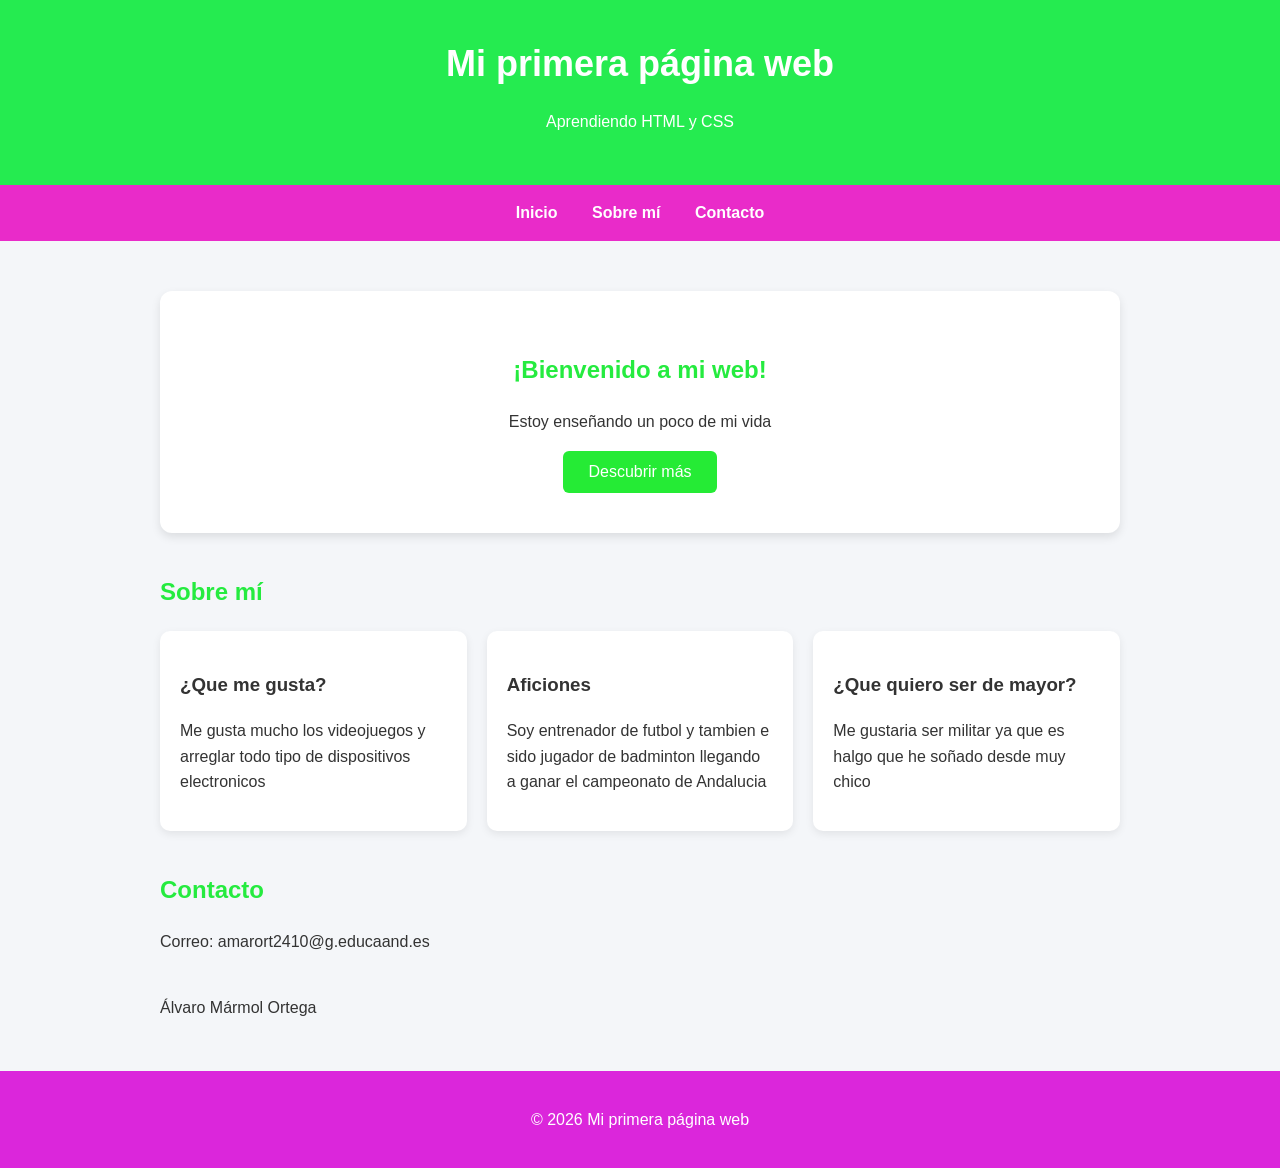
==== index.html @ 5974e41b "Add files via upload" ====
<!DOCTYPE html>

<html lang="es">

<head>

    <meta charset="UTF-8">

    <meta name="viewport" content="width=device-width, initial-scale=1.0">

    <title>Álvaro Mármol Ortega</title>

    <link rel="stylesheet" href="style.css">

</head>

<body>

    <header>

        <h1>Mi primera página web</h1>

        <p>Aprendiendo HTML y CSS</p>

    </header>

    <nav>

        <a href="#inicio">Inicio</a>

        <a href="#sobre-mi">Sobre mí</a>

        <a href="#contacto">Contacto</a>

    </nav>

    <main>

        <section id="inicio" class="presentacion">

            <h2>¡Bienvenido a mi web!</h2>

            <p>Estoy enseñando un poco de mi vida</p>

            <button>Descubrir más</button>

        </section>

        <section id="sobre-mi">

            <h2>Sobre mí</h2>

            <div class="tarjetas">

                <article class="tarjeta">

                    <h3>¿Que me gusta?</h3>

                    <p>Me gusta mucho los videojuegos y arreglar todo tipo de dispositivos electronicos </p>

                </article>

                <article class="tarjeta">

                    <h3>Aficiones</h3>

                    <p>Soy entrenador de futbol y tambien e sido jugador de badminton llegando a ganar el campeonato de Andalucia</p>

                </article>

                <article class="tarjeta">

                    <h3>¿Que quiero ser de mayor?</h3>

                    <p>Me gustaria ser militar ya que es halgo que he soñado desde muy chico</p>

                </article>

            </div>

        </section>

        <section id="contacto">

            <h2>Contacto</h2>

            <p>Correo: amarort2410@g.educaand.es</p>
 </section>
Álvaro Mármol Ortega
    </main>

    <footer>

        <p>© 2026 Mi primera página web</p>

    </footer>

</body>

</html>
---- style.css ----
/* Estilos generales */

* {

    box-sizing: border-box;

}

body {

    font-family: Arial, sans-serif;

    margin: 0;

    background-color: #f4f6f9;

    color: #333;

    line-height: 1.6;

}

/* Cabecera */

header {

    background-color: #25eb50;

    color: white;

    text-align: center;

    padding: 35px 20px;

}

header h1 {

    margin: 0;

    font-size: 36px;

}

/* Menú de navegación */

nav {

    background-color: #e92bc9;

    text-align: center;

    padding: 15px;

}

nav a {

    color: rgb(255, 255, 255);

    text-decoration: none;

    margin: 0 15px;

    font-weight: bold;

}

nav a:hover {

    color: #97fd93;

}

/* Contenido principal */

main {

    max-width: 1000px;

    margin: 30px auto;

    padding: 20px;

}

section {

    margin-bottom: 40px;

}

h2 {

    color: #25eb3f;

}

/* Presentación */

.presentacion {

    background-color: white;

    text-align: center;

    padding: 40px 20px;

    border-radius: 12px;

    box-shadow: 0 4px 10px rgba(0, 0, 0, 0.1);

}

/* Botón */

button {

    background-color: #25eb35;

    color: white;

    border: none;

    padding: 12px 25px;

    border-radius: 6px;

    cursor: pointer;

    font-size: 16px;

}

button:hover {

    background-color: #1dd84c;

}

/* Tarjetas */

.tarjetas {

    display: flex;

    gap: 20px;

    flex-wrap: wrap;

}

.tarjeta {

    flex: 1;

    min-width: 200px;

    background-color: rgb(255, 255, 255);

    padding: 20px;

    border-radius: 10px;

    box-shadow: 0 3px 8px rgba(0, 0, 0, 0.08);

    transition: transform 0.3s;

}

.tarjeta:hover {

    transform: translateY(-5px);

}

/* Pie de página */

footer {

    background-color: #db26db;

    color: rgb(255, 255, 255);

    text-align: center;

    padding: 20px;

}

/* Adaptación a móviles */

@media (max-width: 600px) {

    header h1 {

        font-size: 28px;

    }

    nav a {

        display: inline-block;

        margin: 5px 8px;

    }

    .tarjetas {

        flex-direction: column;

    }

}
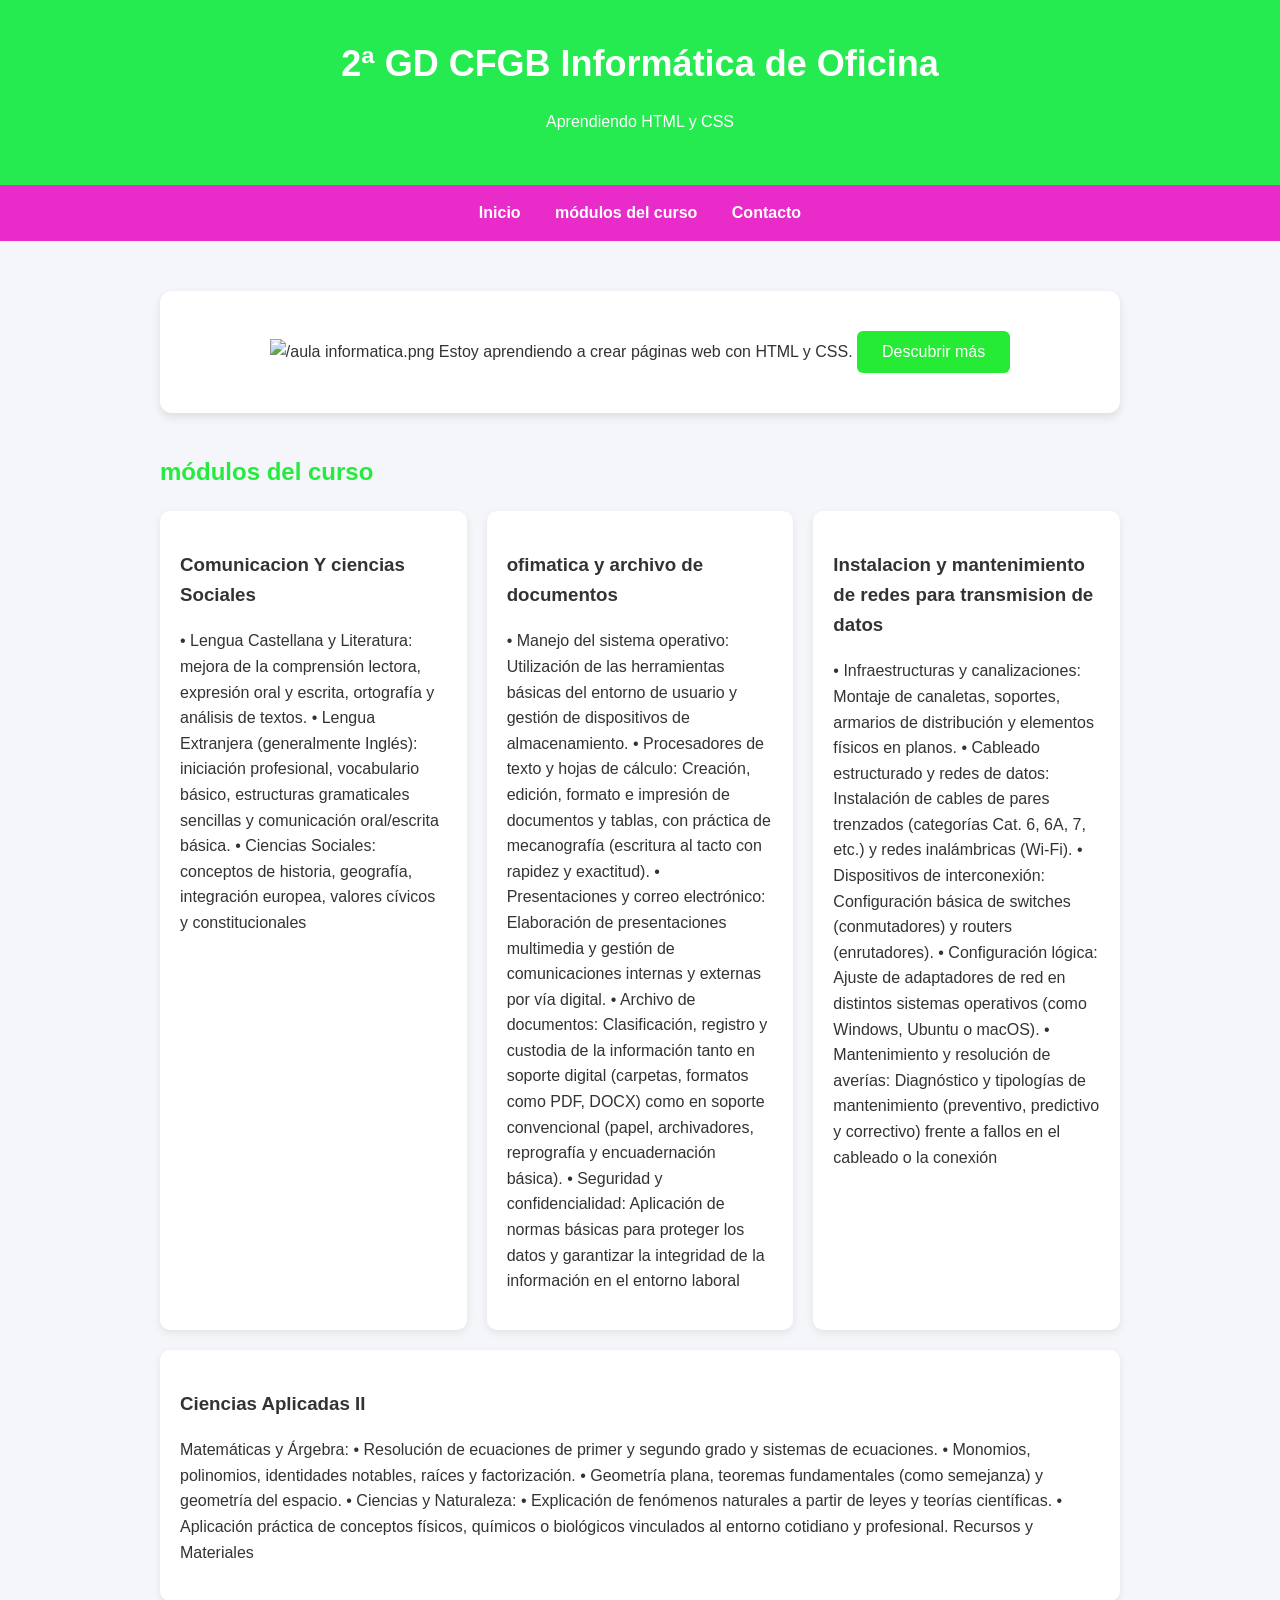
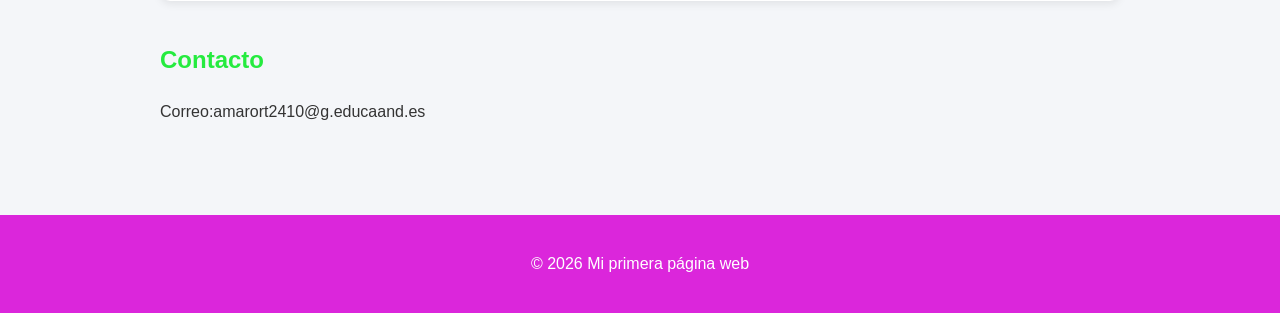
==== commit 58fc9685: "Add files via upload" ====
--- a/index.html
+++ b/index.html
@@ -8,7 +8,7 @@
 
     <meta name="viewport" content="width=device-width, initial-scale=1.0">
 
-    <title>Álvaro Mármol Ortega</title>
+    <title>Mi primera página web</title>
 
     <link rel="stylesheet" href="style.css">
 
@@ -18,7 +18,7 @@
 
     <header>
 
-        <h1>Mi primera página web</h1>
+        <h1> 2ª GD CFGB Informática de Oficina</h1>
 
         <p>Aprendiendo HTML y CSS</p>
 
@@ -28,7 +28,7 @@
 
         <a href="#inicio">Inicio</a>
 
-        <a href="#sobre-mi">Sobre mí</a>
+        <a href="#sobre-mi">módulos del curso</a>
 
         <a href="#contacto">Contacto</a>
 
@@ -38,9 +38,11 @@
 
         <section id="inicio" class="presentacion">
 
-            <h2>¡Bienvenido a mi web!</h2>
+        <img width=800
+         src="aula informatica.png" alt="/aula informatica.png">
 
-            <p>Estoy enseñando un poco de mi vida</p>
+            
+        Estoy aprendiendo a crear páginas web con HTML y CSS.
 
             <button>Descubrir más</button>
 
@@ -48,35 +50,62 @@
 
         <section id="sobre-mi">
 
-            <h2>Sobre mí</h2>
+            <h2>módulos del curso</h2>
 
             <div class="tarjetas">
 
                 <article class="tarjeta">
 
-                    <h3>¿Que me gusta?</h3>
+                    <h3>Comunicacion Y ciencias Sociales</h3>
 
-                    <p>Me gusta mucho los videojuegos y arreglar todo tipo de dispositivos electronicos </p>
+                    <p>• Lengua Castellana y Literatura: mejora de la comprensión lectora, expresión oral y escrita, ortografía y análisis de textos.
+• Lengua Extranjera (generalmente Inglés): iniciación profesional, vocabulario básico, estructuras gramaticales sencillas y comunicación oral/escrita básica.
+• Ciencias Sociales: conceptos de historia, geografía, integración europea, valores cívicos y constitucionales</p>
 
                 </article>
 
                 <article class="tarjeta">
 
-                    <h3>Aficiones</h3>
+                    <h3>ofimatica y archivo de documentos</h3>
 
-                    <p>Soy entrenador de futbol y tambien e sido jugador de badminton llegando a ganar el campeonato de Andalucia</p>
+                    <p>• Manejo del sistema operativo: Utilización de las herramientas básicas del entorno de usuario y gestión de dispositivos de almacenamiento.
+• Procesadores de texto y hojas de cálculo: Creación, edición, formato e impresión de documentos y tablas, con práctica de mecanografía (escritura al tacto con rapidez y exactitud).
+• Presentaciones y correo electrónico: Elaboración de presentaciones multimedia y gestión de comunicaciones internas y externas por vía digital.
+• Archivo de documentos: Clasificación, registro y custodia de la información tanto en soporte digital (carpetas, formatos como PDF, DOCX) como en soporte convencional (papel, archivadores, reprografía y encuadernación básica).
+• Seguridad y confidencialidad: Aplicación de normas básicas para proteger los datos y garantizar la integridad de la información en el entorno laboral</p>
 
                 </article>
 
                 <article class="tarjeta">
 
-                    <h3>¿Que quiero ser de mayor?</h3>
+                    <h3>Instalacion y mantenimiento de redes para transmision de datos</h3>
 
-                    <p>Me gustaria ser militar ya que es halgo que he soñado desde muy chico</p>
+                    <p>• Infraestructuras y canalizaciones: Montaje de canaletas, soportes, armarios de distribución y elementos físicos en planos.
+• Cableado estructurado y redes de datos: Instalación de cables de pares trenzados (categorías Cat. 6, 6A, 7, etc.) y redes inalámbricas (Wi-Fi).
+• Dispositivos de interconexión: Configuración básica de switches (conmutadores) y routers (enrutadores).
+• Configuración lógica: Ajuste de adaptadores de red en distintos sistemas operativos (como Windows, Ubuntu o macOS).
+• Mantenimiento y resolución de averías: Diagnóstico y tipologías de mantenimiento (preventivo, predictivo y correctivo) frente a fallos en el cableado o la conexión</p>
 
                 </article>
+  <div class="tarjetas">
 
-            </div>
+                <article class="tarjeta">
+        <H3>Ciencias Aplicadas II</H3>
+           <P></P> Matemáticas y Árgebra:
+	• Resolución de ecuaciones de primer y segundo grado y sistemas de ecuaciones.
+	• Monomios, polinomios, identidades notables, raíces y factorización.
+	• Geometría plana, teoremas fundamentales (como semejanza) y geometría del espacio.
+• Ciencias y Naturaleza:
+	• Explicación de fenómenos naturales a partir de leyes y teorías científicas.
+	• Aplicación práctica de conceptos físicos, químicos o biológicos vinculados al entorno cotidiano y profesional.
+
+Recursos y Materiales
+
+</P>   
+    
+    </div>
+
+
 
         </section>
 
@@ -84,9 +113,10 @@
 
             <h2>Contacto</h2>
 
-            <p>Correo: amarort2410@g.educaand.es</p>
- </section>
-Álvaro Mármol Ortega
+         <p>Correo:amarort2410@g.educaand.es</p>
+
+        </section>
+
     </main>
 
     <footer>
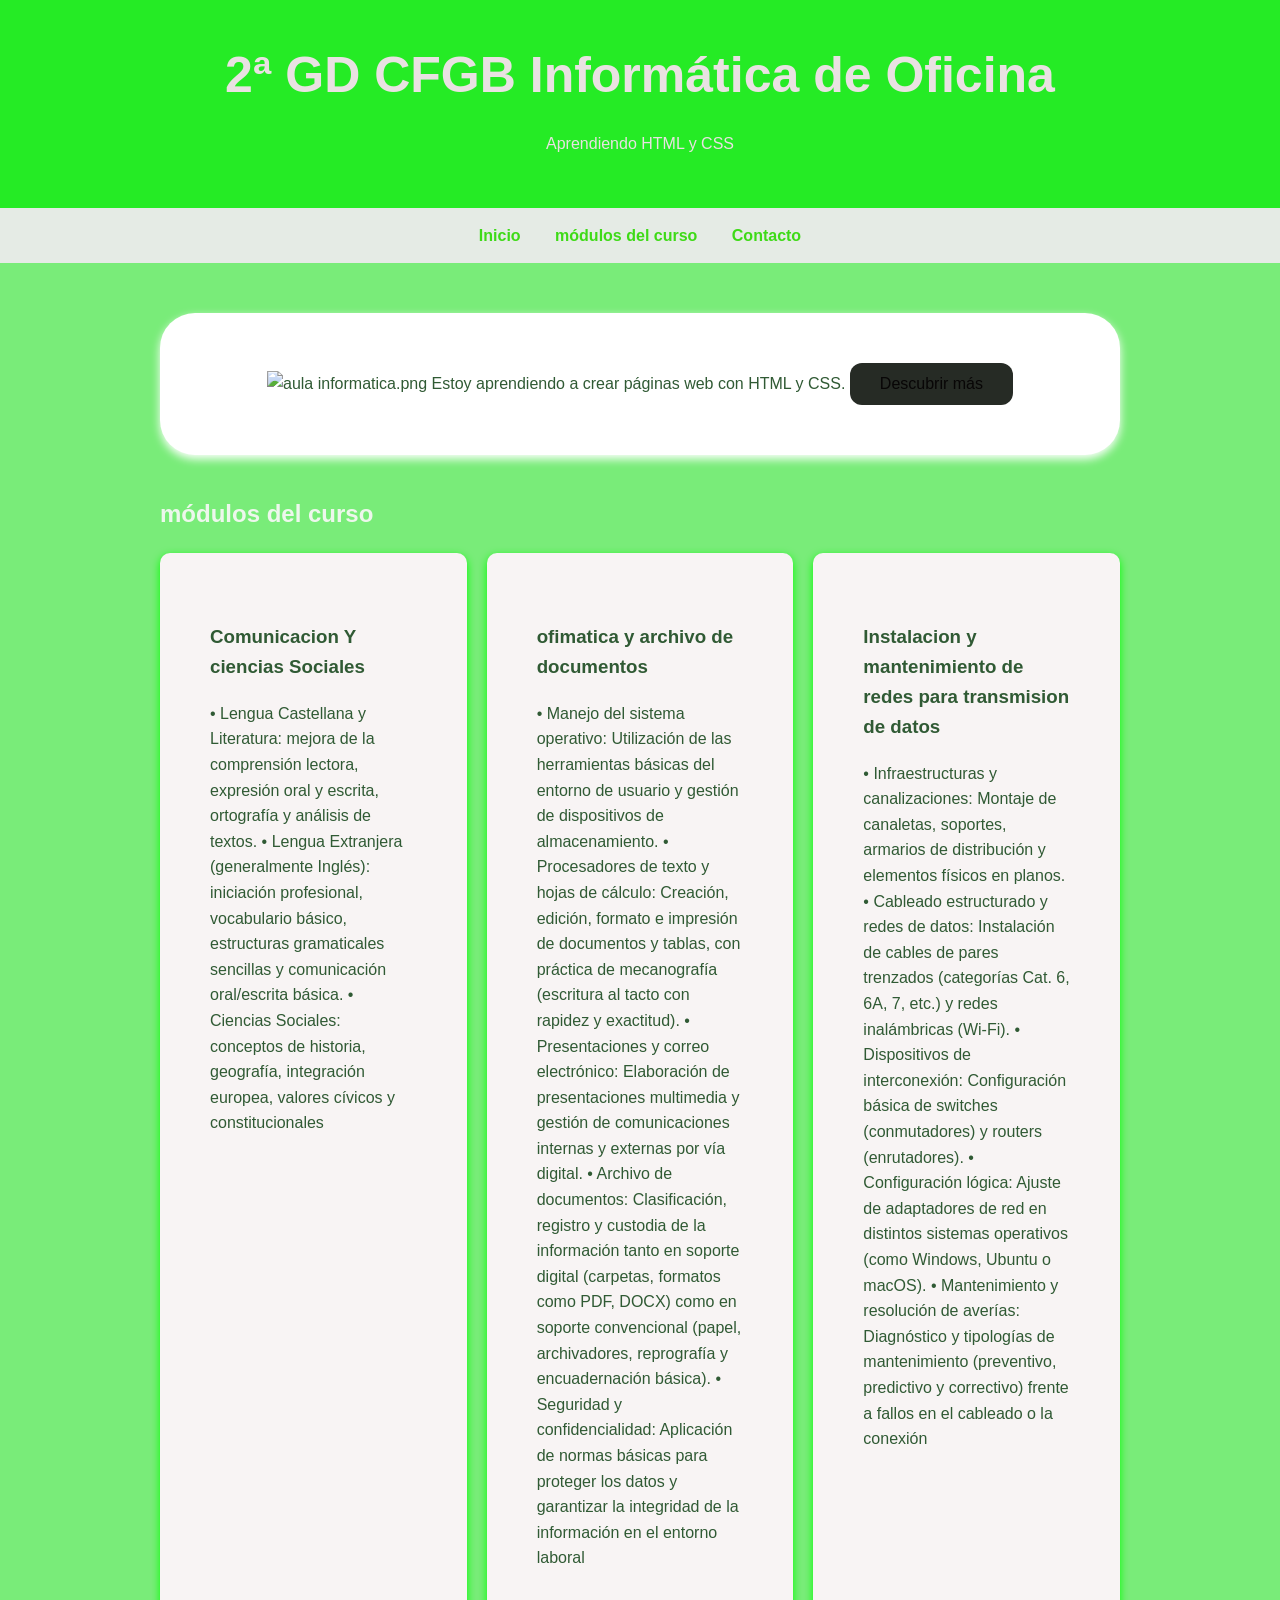
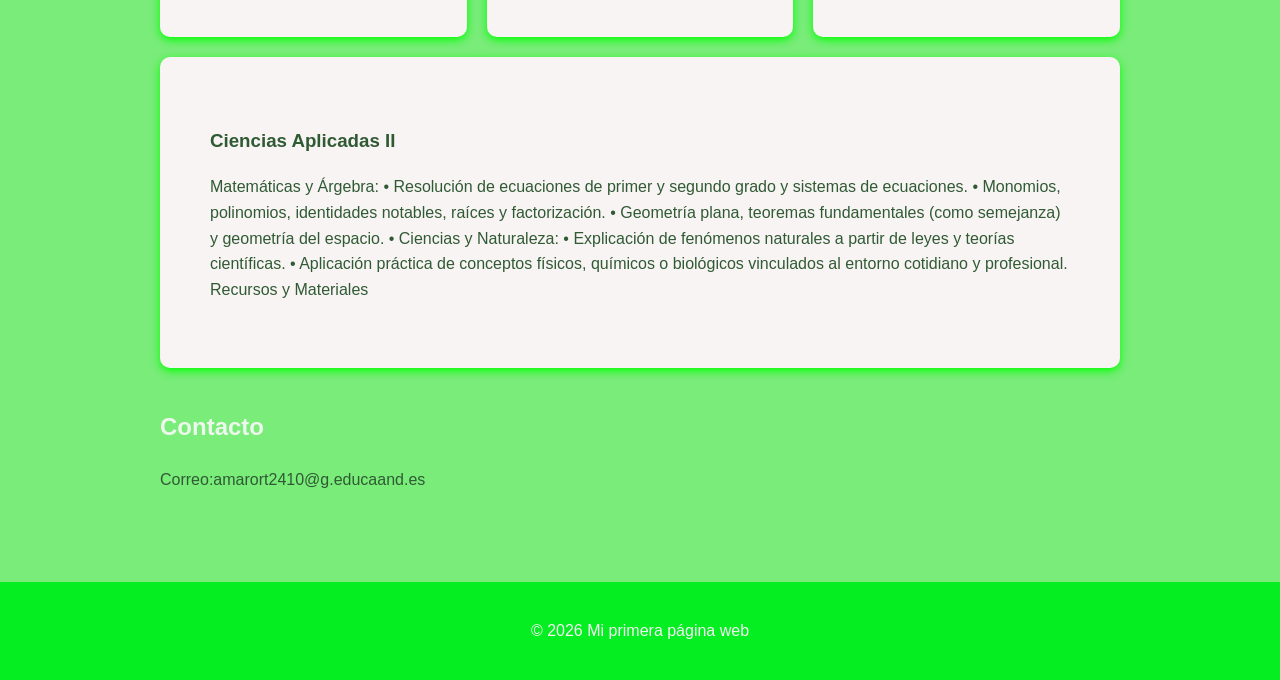
==== commit 82627c31: "Add files via upload" ====
--- a/index.html
+++ b/index.html
@@ -39,7 +39,7 @@
         <section id="inicio" class="presentacion">
 
         <img width=800
-         src="aula informatica.png" alt="/aula informatica.png">
+         src="aula informatica.png" alt="aula informatica.png">
 
             
         Estoy aprendiendo a crear páginas web con HTML y CSS.
--- a/style.css
+++ b/style.css
@@ -12,9 +12,9 @@
 
     margin: 0;
 
-    background-color: #f4f6f9;
-
-    color: #333;
+    background-color: #79ec79;
+
+    color: #305a34;
 
     line-height: 1.6;
 
@@ -24,9 +24,9 @@
 
 header {
 
-    background-color: #25eb50;
-
-    color: white;
+    background-color: #25eb25;
+
+    color: rgb(233, 226, 226);
 
     text-align: center;
 
@@ -38,7 +38,7 @@
 
     margin: 0;
 
-    font-size: 36px;
+    font-size: 50px;
 
 }
 
@@ -46,7 +46,7 @@
 
 nav {
 
-    background-color: #e92bc9;
+    background-color: #e5ebe5;
 
     text-align: center;
 
@@ -56,7 +56,7 @@
 
 nav a {
 
-    color: rgb(255, 255, 255);
+    color: rgb(62, 218, 23);
 
     text-decoration: none;
 
@@ -68,7 +68,7 @@
 
 nav a:hover {
 
-    color: #97fd93;
+    color: #ffffff;
 
 }
 
@@ -92,7 +92,7 @@
 
 h2 {
 
-    color: #25eb3f;
+    color: #edf7ec;
 
 }
 
@@ -100,32 +100,32 @@
 
 .presentacion {
 
-    background-color: white;
-
-    text-align: center;
-
-    padding: 40px 20px;
+    background-color: rgb(255, 255, 255);
+
+    text-align: center;
+
+    padding: 50px 20px;
+
+    border-radius: 35px;
+
+    box-shadow: 0 4px 10px rgb(255, 255, 255);
+
+}
+
+/* Botón */
+
+button {
+
+    background-color: #262b25;
+
+    color: rgb(8, 6, 6);
+
+    border: none;
+
+    padding: 12px 30px;
 
     border-radius: 12px;
 
-    box-shadow: 0 4px 10px rgba(0, 0, 0, 0.1);
-
-}
-
-/* Botón */
-
-button {
-
-    background-color: #25eb35;
-
-    color: white;
-
-    border: none;
-
-    padding: 12px 25px;
-
-    border-radius: 6px;
-
     cursor: pointer;
 
     font-size: 16px;
@@ -134,7 +134,7 @@
 
 button:hover {
 
-    background-color: #1dd84c;
+    background-color: #fffefe;
 
 }
 
@@ -156,41 +156,41 @@
 
     min-width: 200px;
 
-    background-color: rgb(255, 255, 255);
+    background-color: rgb(248, 244, 244);
+
+    padding: 50px;
+
+    border-radius: 10px;
+
+    box-shadow: 0 3px 8px rgb(0, 255, 0);
+
+    transition: transform 0.3s;
+
+}
+
+.tarjeta:hover {
+
+    transform: translateY(-5px);
+
+}
+
+/* Pie de página */
+
+footer {
+
+    background-color: #05ee21;
+
+    color: rgb(245, 243, 243);
+
+    text-align: center;
 
     padding: 20px;
 
-    border-radius: 10px;
-
-    box-shadow: 0 3px 8px rgba(0, 0, 0, 0.08);
-
-    transition: transform 0.3s;
-
-}
-
-.tarjeta:hover {
-
-    transform: translateY(-5px);
-
-}
-
-/* Pie de página */
-
-footer {
-
-    background-color: #db26db;
-
-    color: rgb(255, 255, 255);
-
-    text-align: center;
-
-    padding: 20px;
-
 }
 
 /* Adaptación a móviles */
 
-@media (max-width: 600px) {
+@media (max-width: 400px) {
 
     header h1 {
 
@@ -208,7 +208,7 @@
 
     .tarjetas {
 
-        flex-direction: column;
+        flex-direction: row-reverse;
 
     }
 
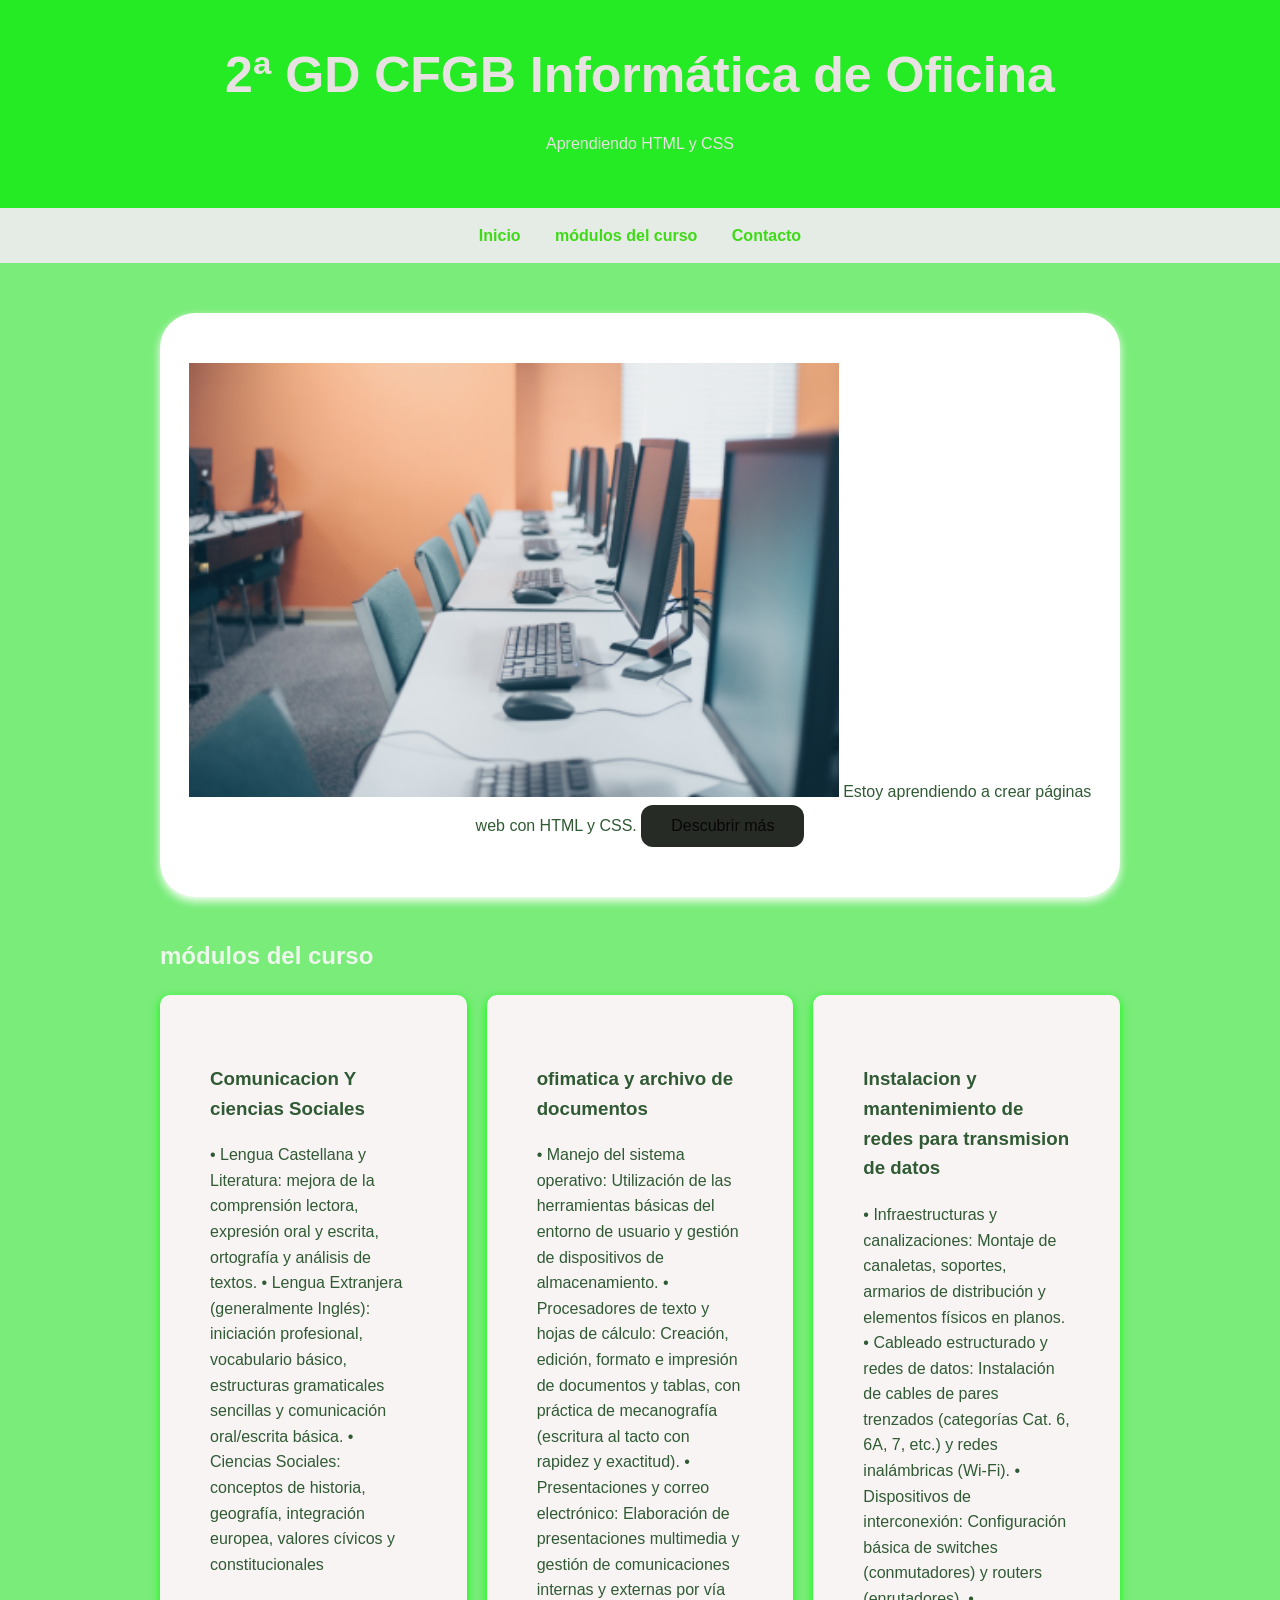
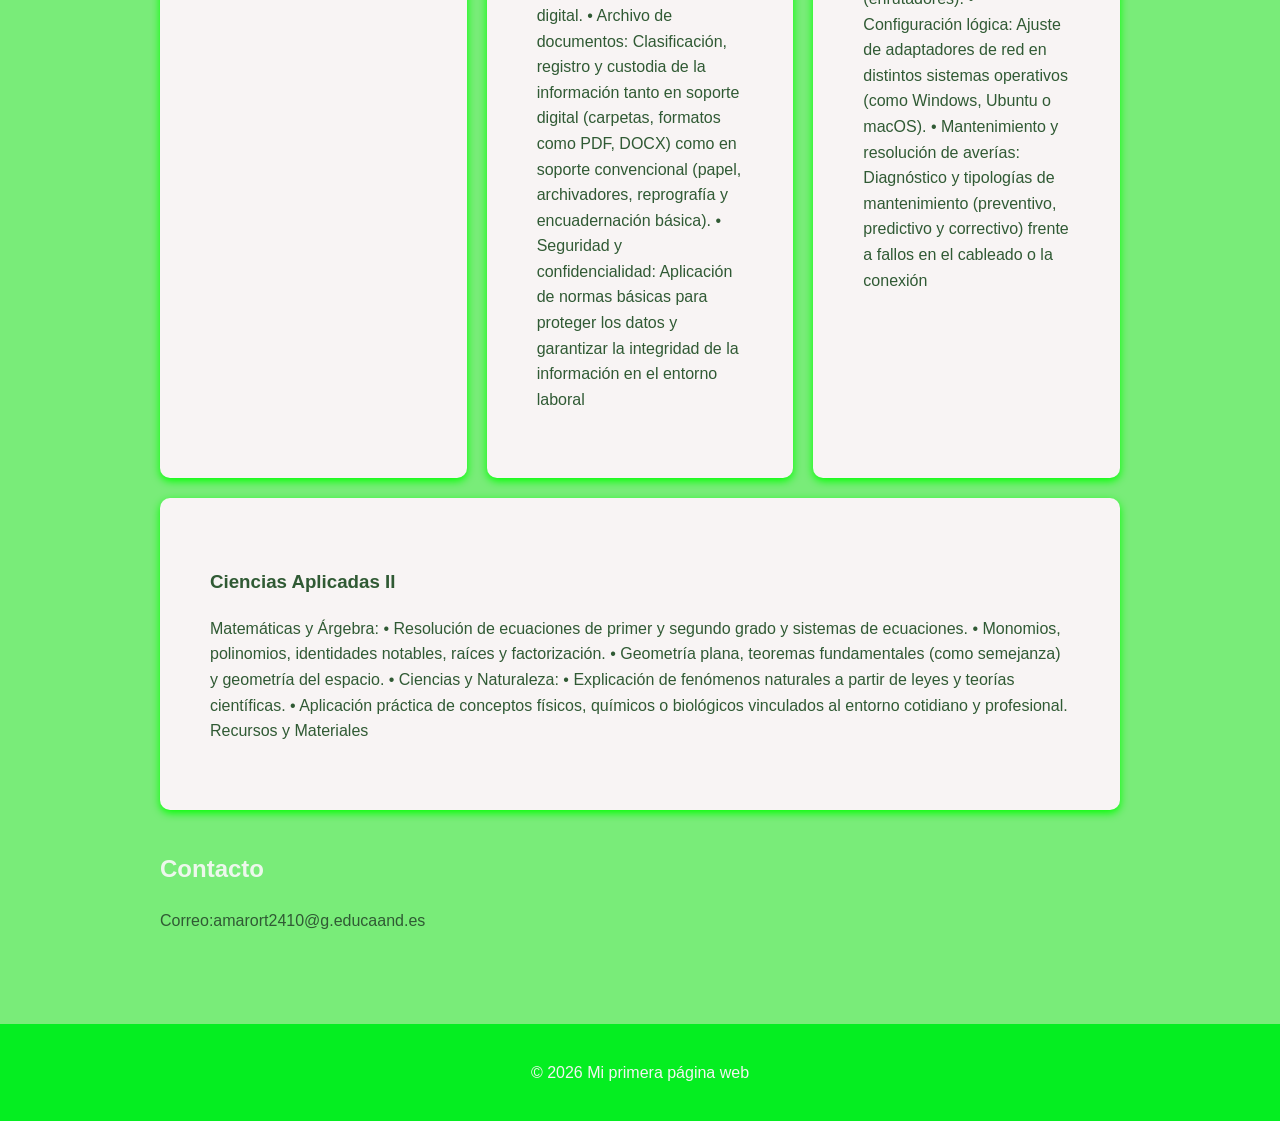
==== commit b3caecde: "Add files via upload" ====
--- a/index.html
+++ b/index.html
@@ -38,7 +38,7 @@
 
         <section id="inicio" class="presentacion">
 
-        <img width=800
+        <img width=650
          src="aula informatica.png" alt="aula informatica.png">
 
             
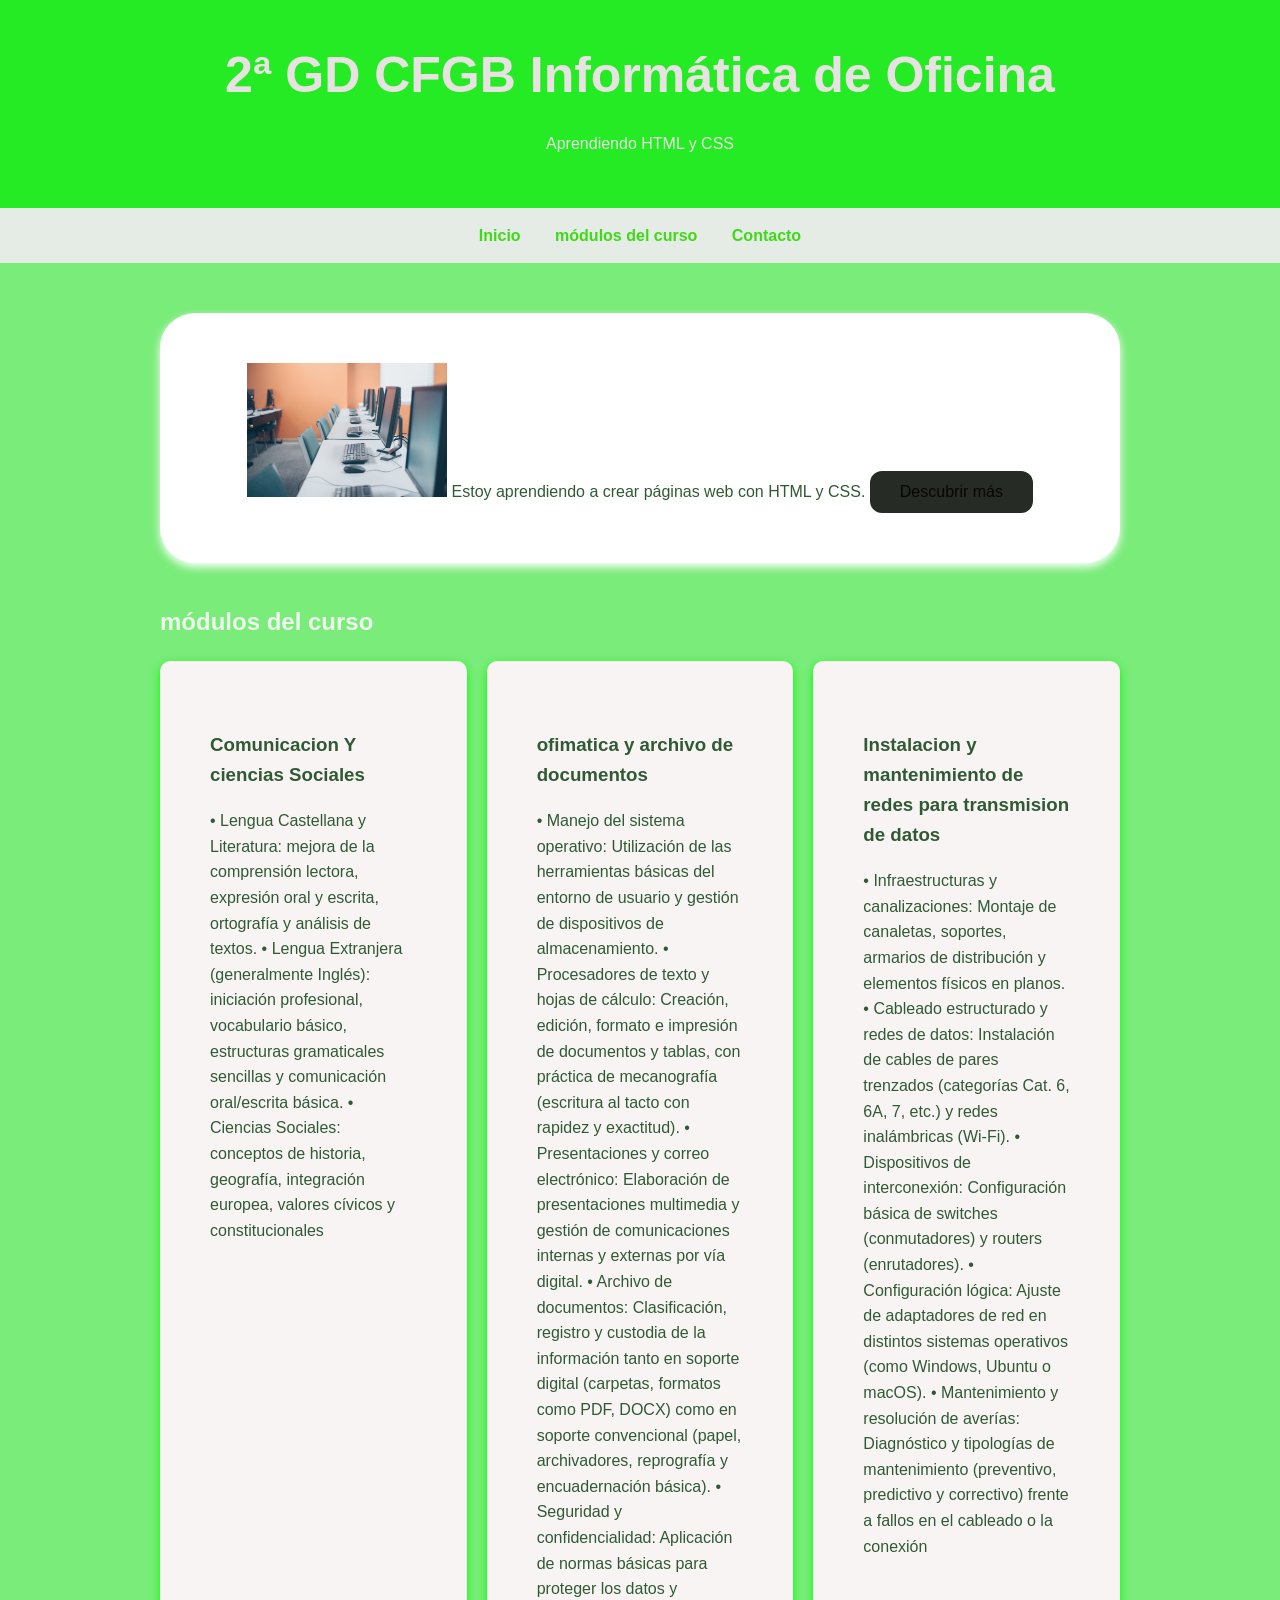
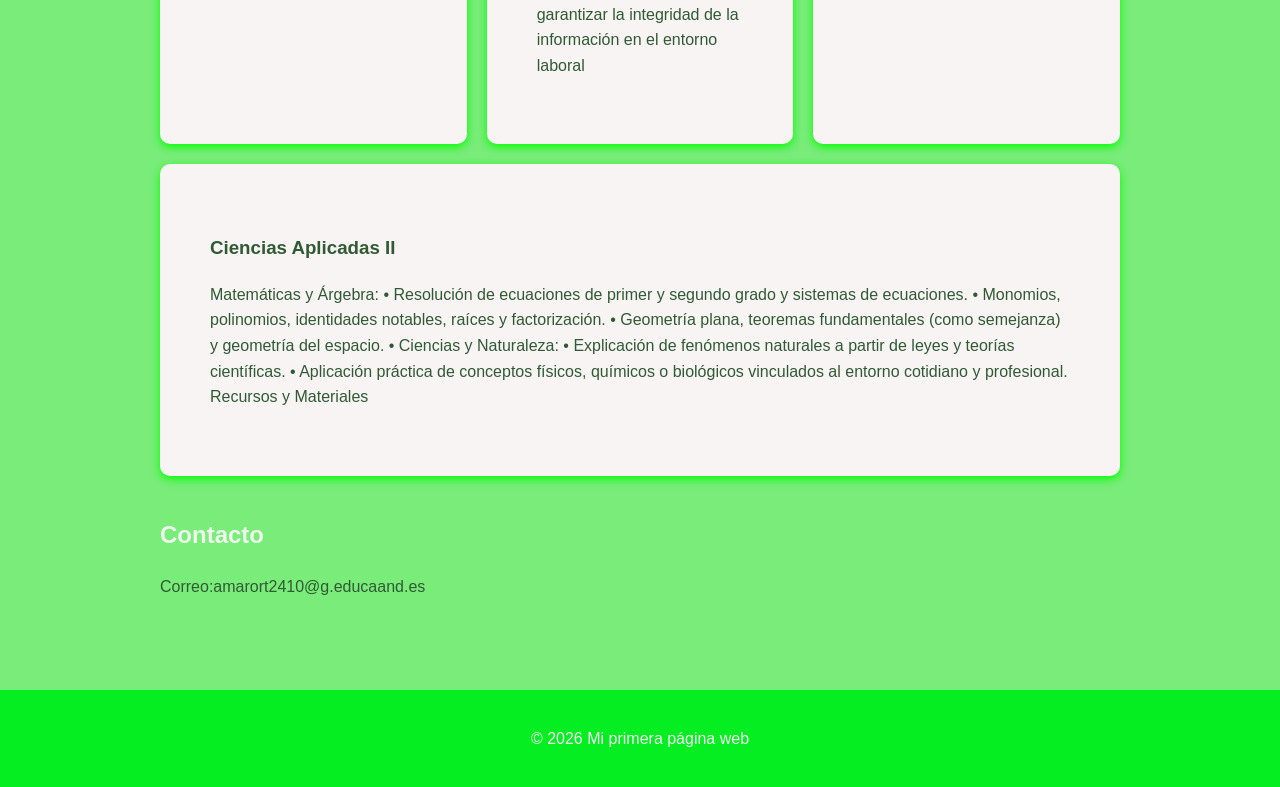
==== commit ca04cb9d: "Add files via upload" ====
--- a/index.html
+++ b/index.html
@@ -38,10 +38,11 @@
 
         <section id="inicio" class="presentacion">
 
-        <img width=650
+        <img width=200
+    
          src="aula informatica.png" alt="aula informatica.png">
 
-            
+
         Estoy aprendiendo a crear páginas web con HTML y CSS.
 
             <button>Descubrir más</button>
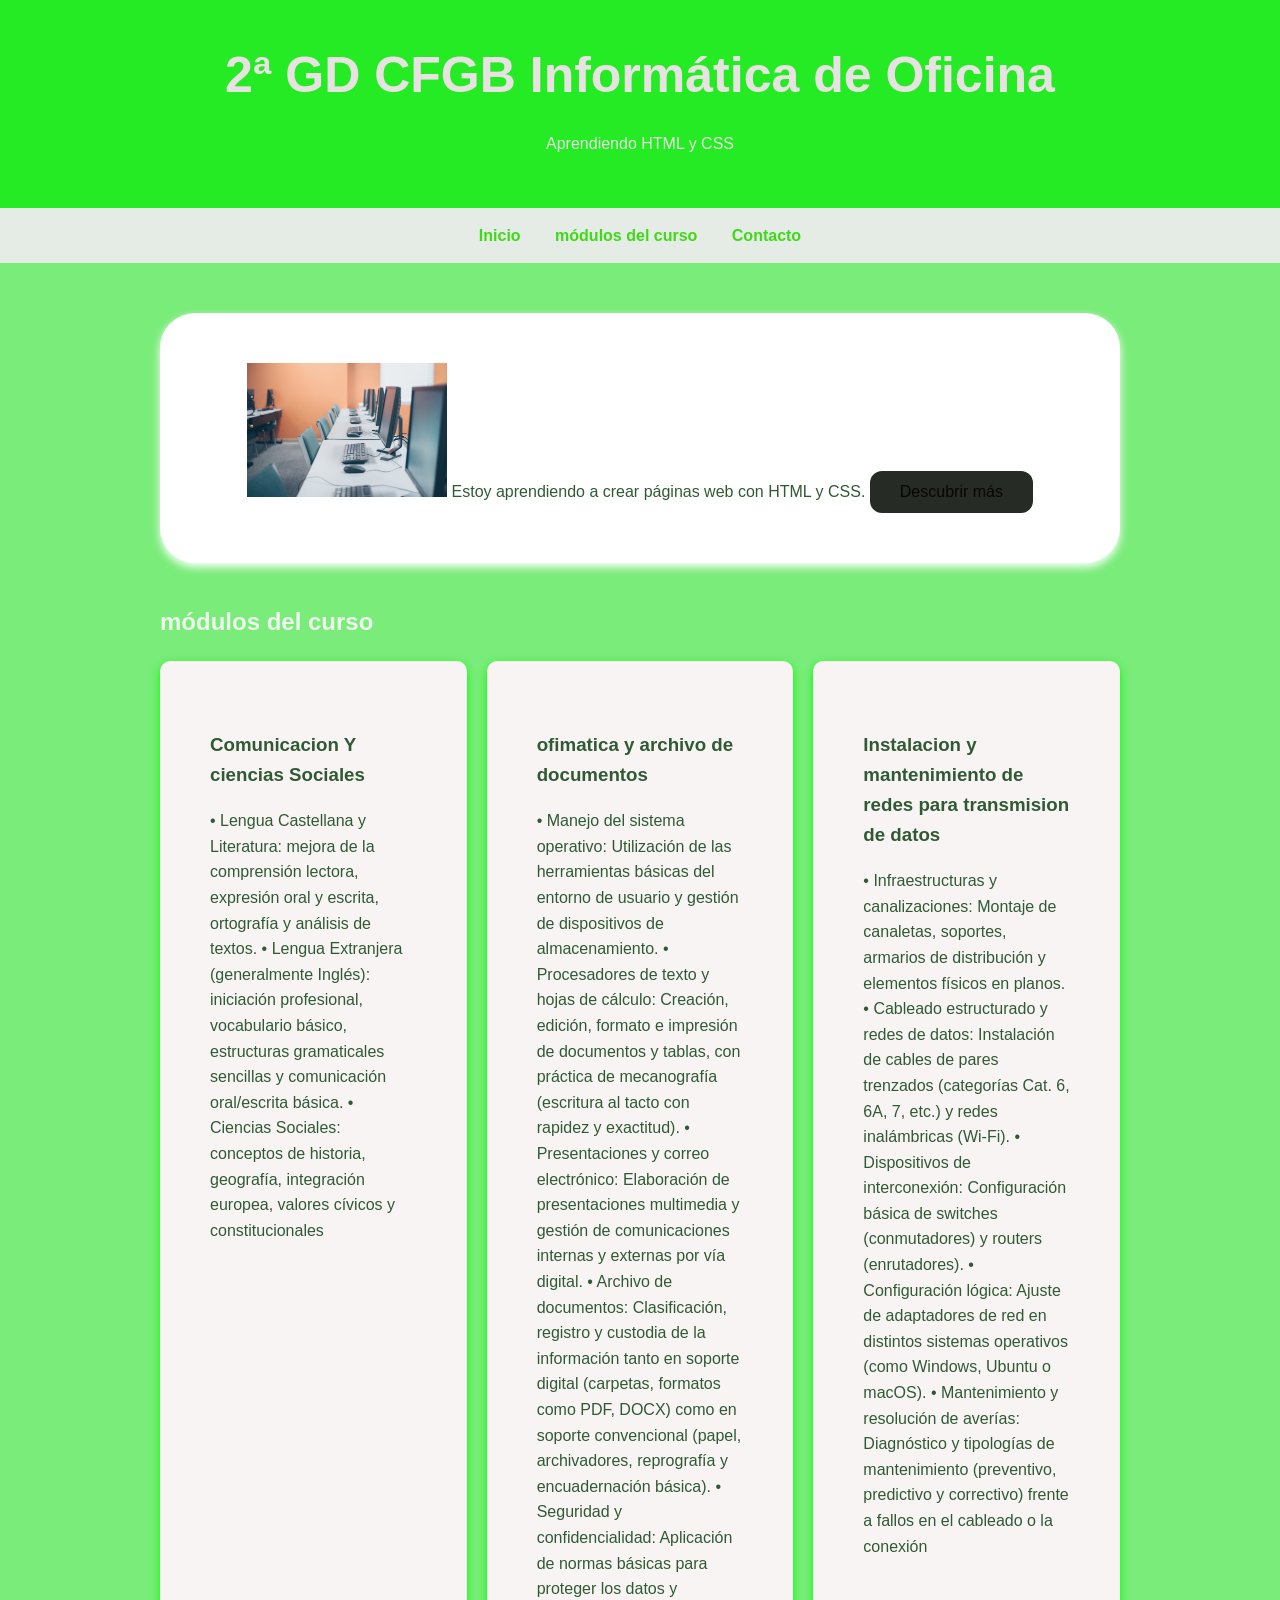
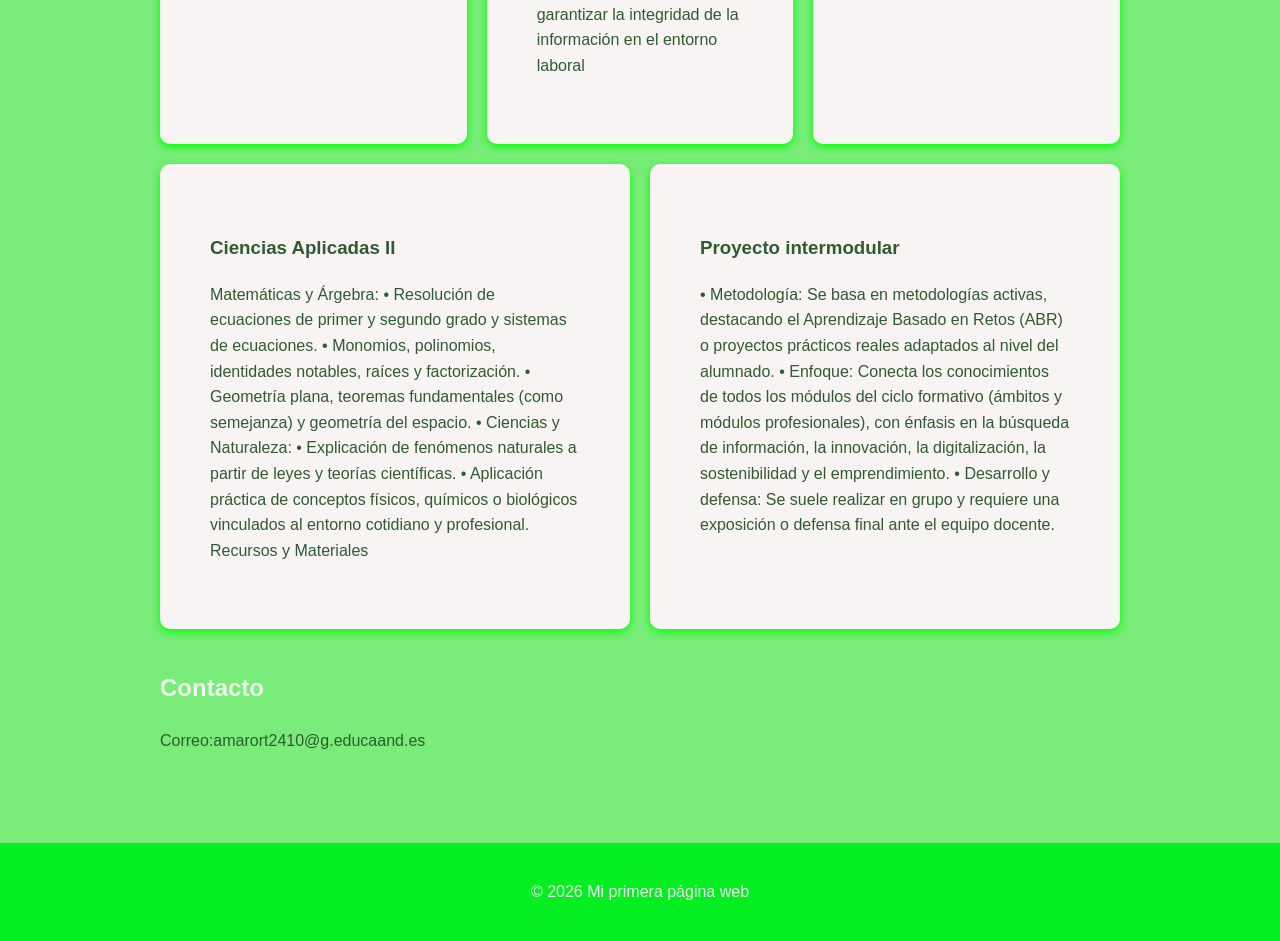
==== commit de95df67: "Add files via upload" ====
--- a/index.html
+++ b/index.html
@@ -103,7 +103,17 @@
 Recursos y Materiales
 
 </P>   
-    
+   </article>
+
+                <article class="tarjeta"> 
+
+<h3>Proyecto intermodular</h3>
+
+
+<p>• Metodología: Se basa en metodologías activas, destacando el Aprendizaje Basado en Retos (ABR) o proyectos prácticos reales adaptados al nivel del alumnado.
+• Enfoque: Conecta los conocimientos de todos los módulos del ciclo formativo (ámbitos y módulos profesionales), con énfasis en la búsqueda de información, la innovación, la digitalización, la sostenibilidad y el emprendimiento.
+• Desarrollo y defensa: Se suele realizar en grupo y requiere una exposición o defensa final ante el equipo docente.</p>
+
     </div>
 
 
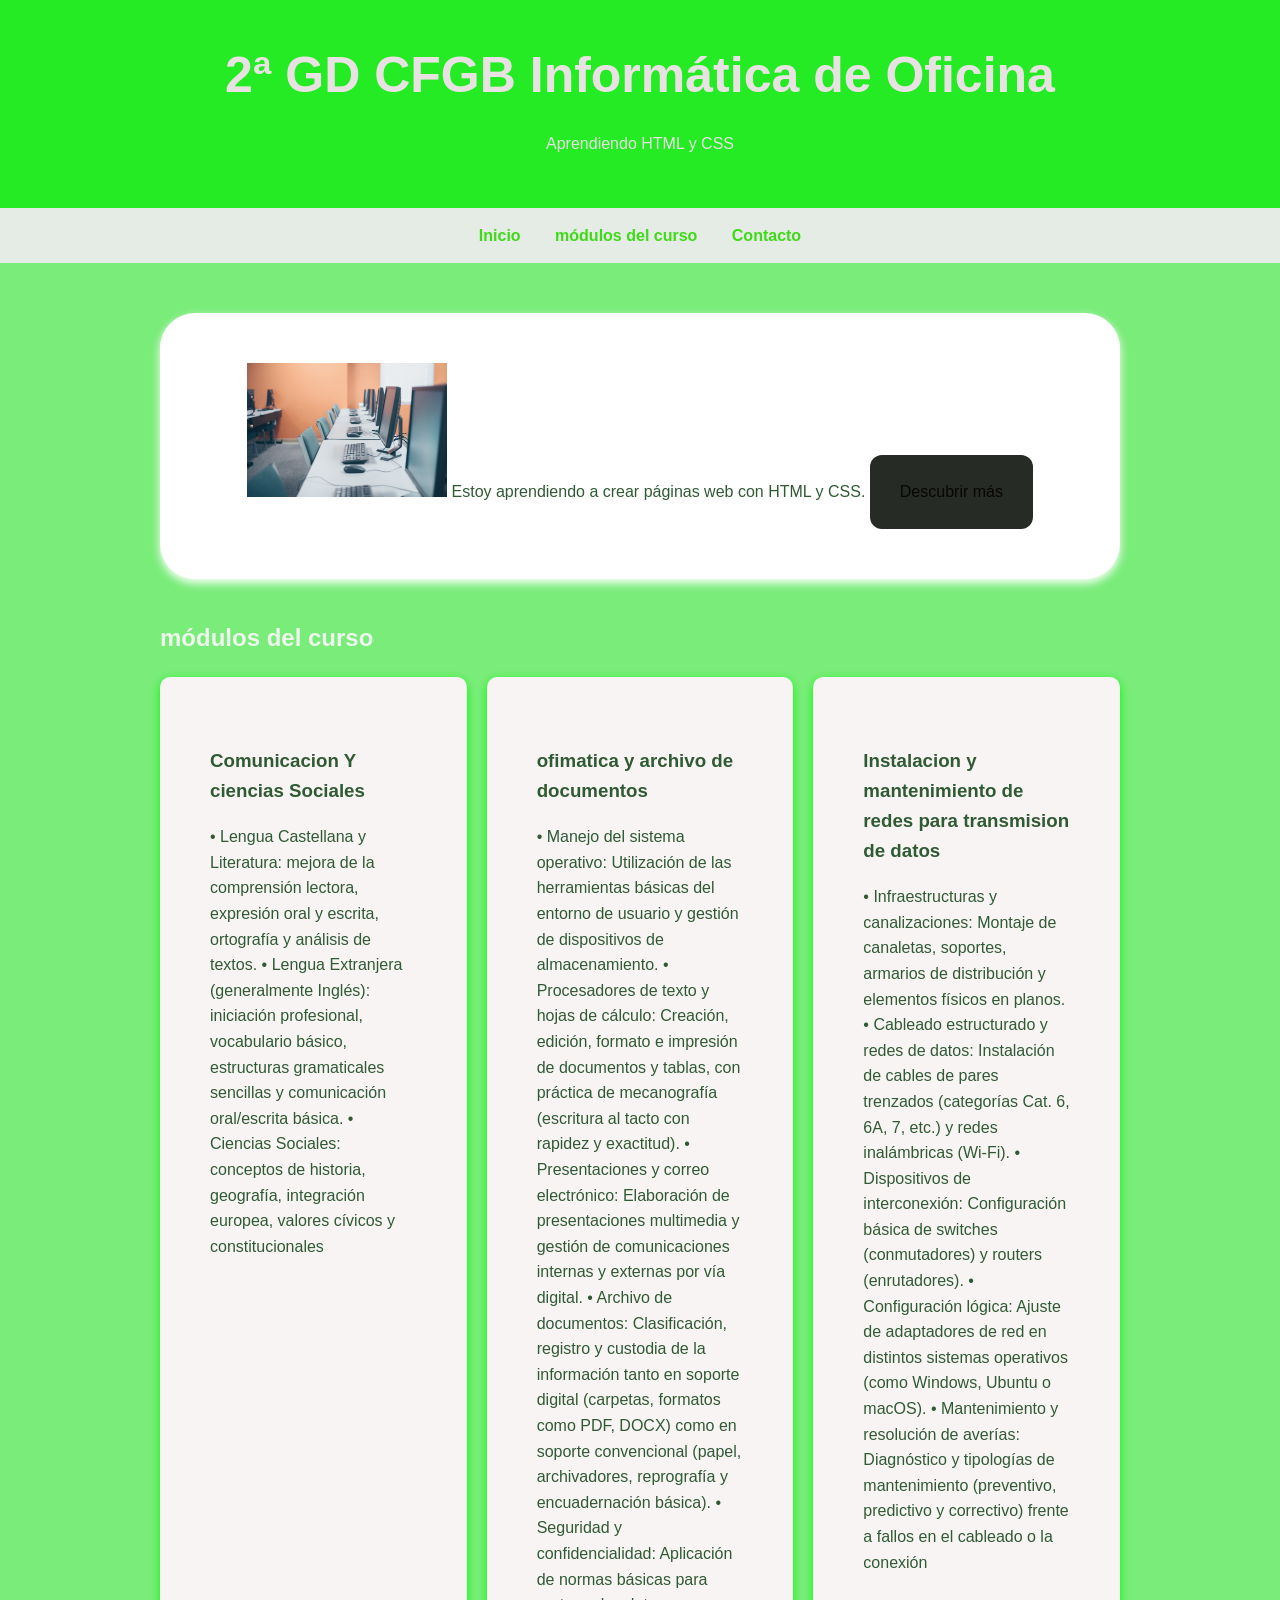
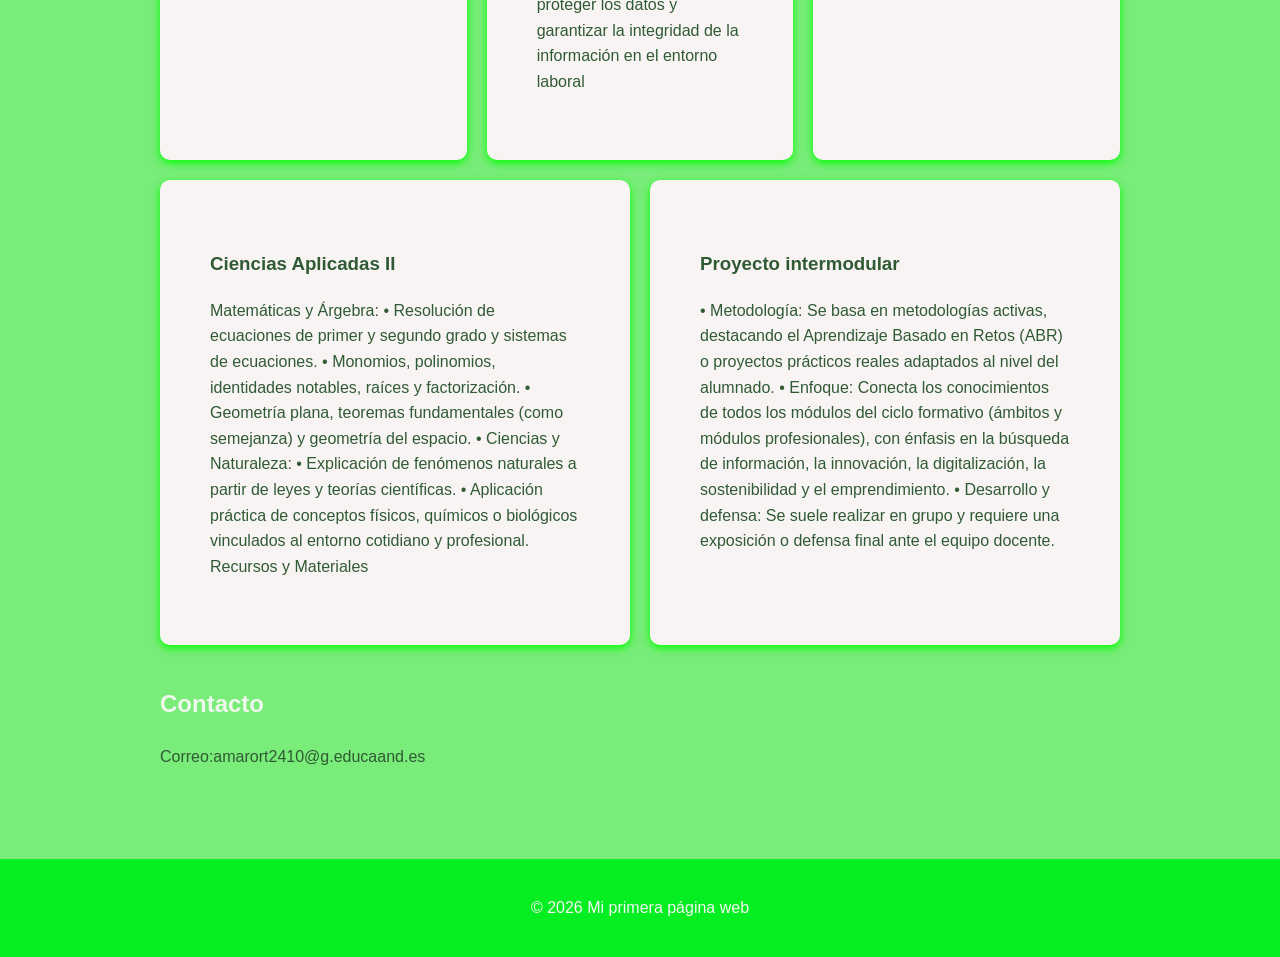
==== commit 821764b9: "Add files via upload" ====
--- a/index.html
+++ b/index.html
@@ -45,7 +45,9 @@
 
         Estoy aprendiendo a crear páginas web con HTML y CSS.
 
-            <button>Descubrir más</button>
+        <a href="https://sites.google.com/g.educaand.es/amarort2410/inicio"> <button>
+            <p>Descubrir más</p></button></a>
+
 
         </section>
 
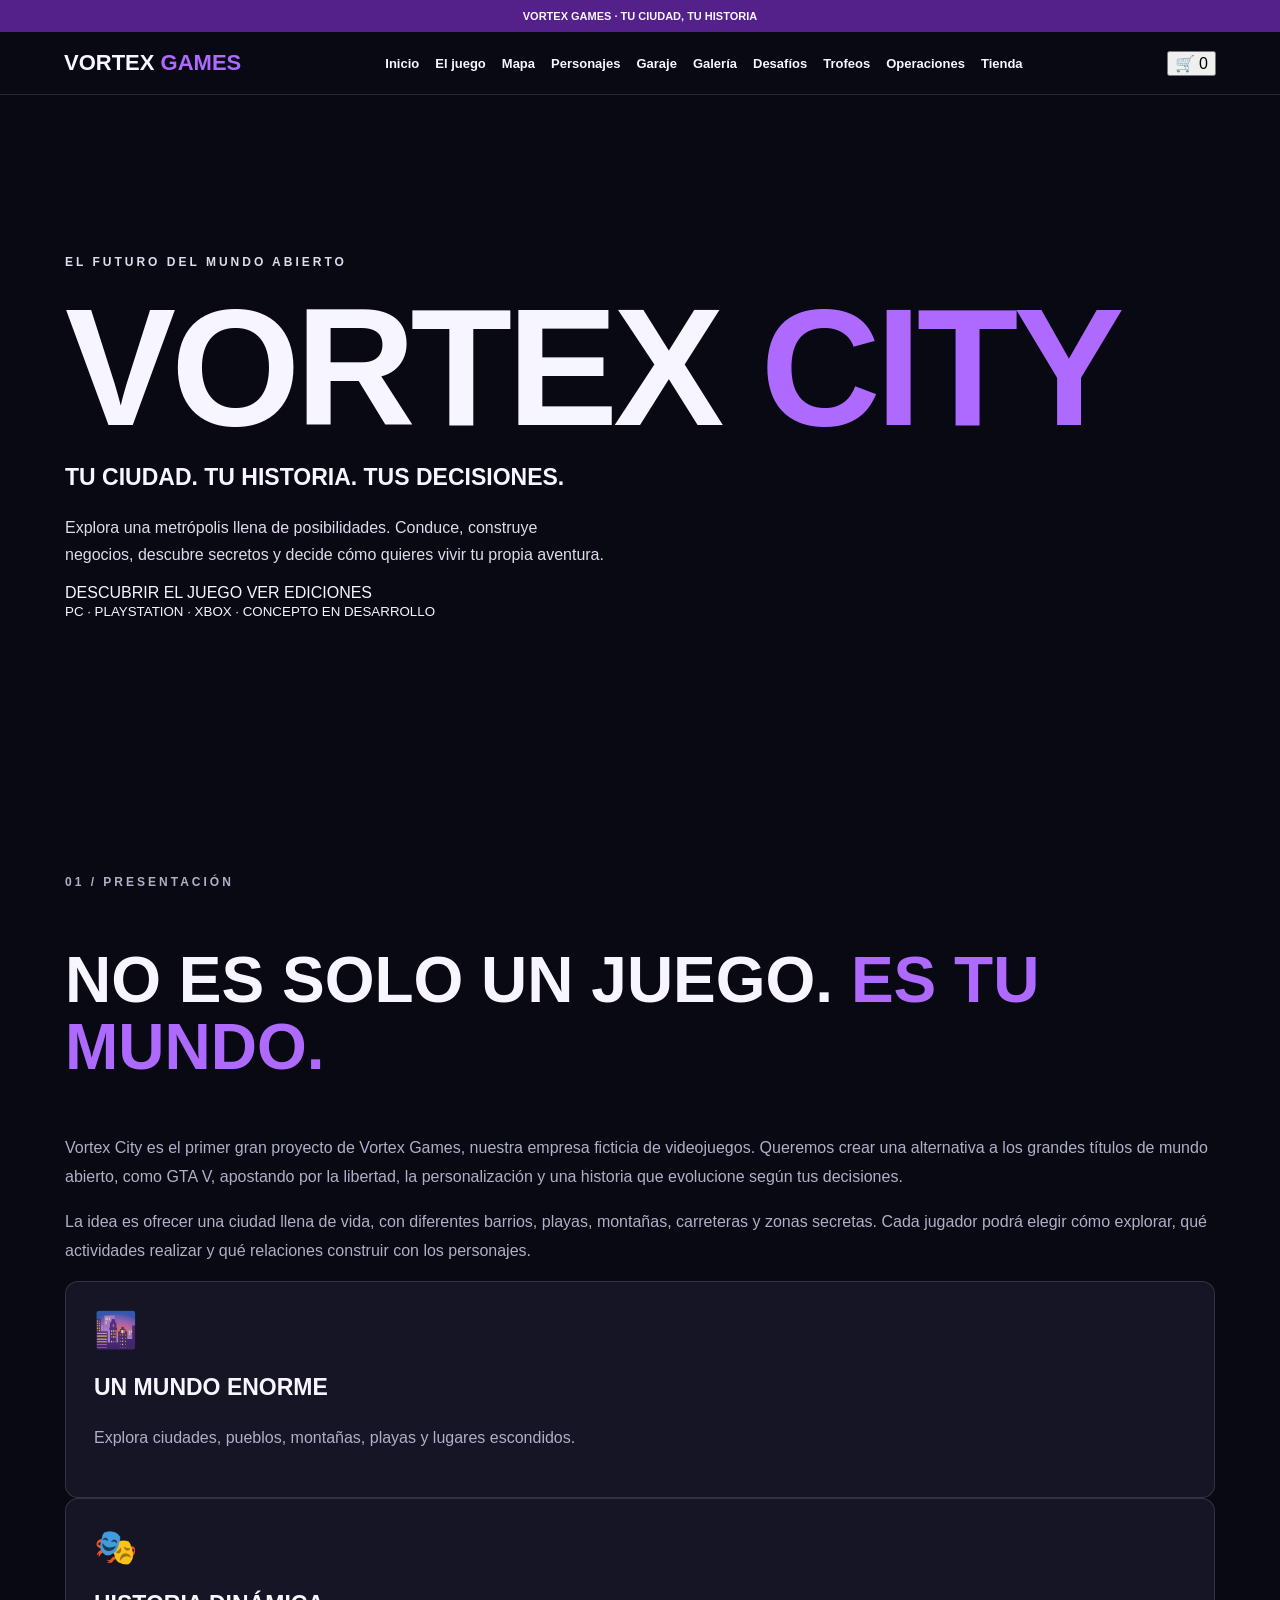
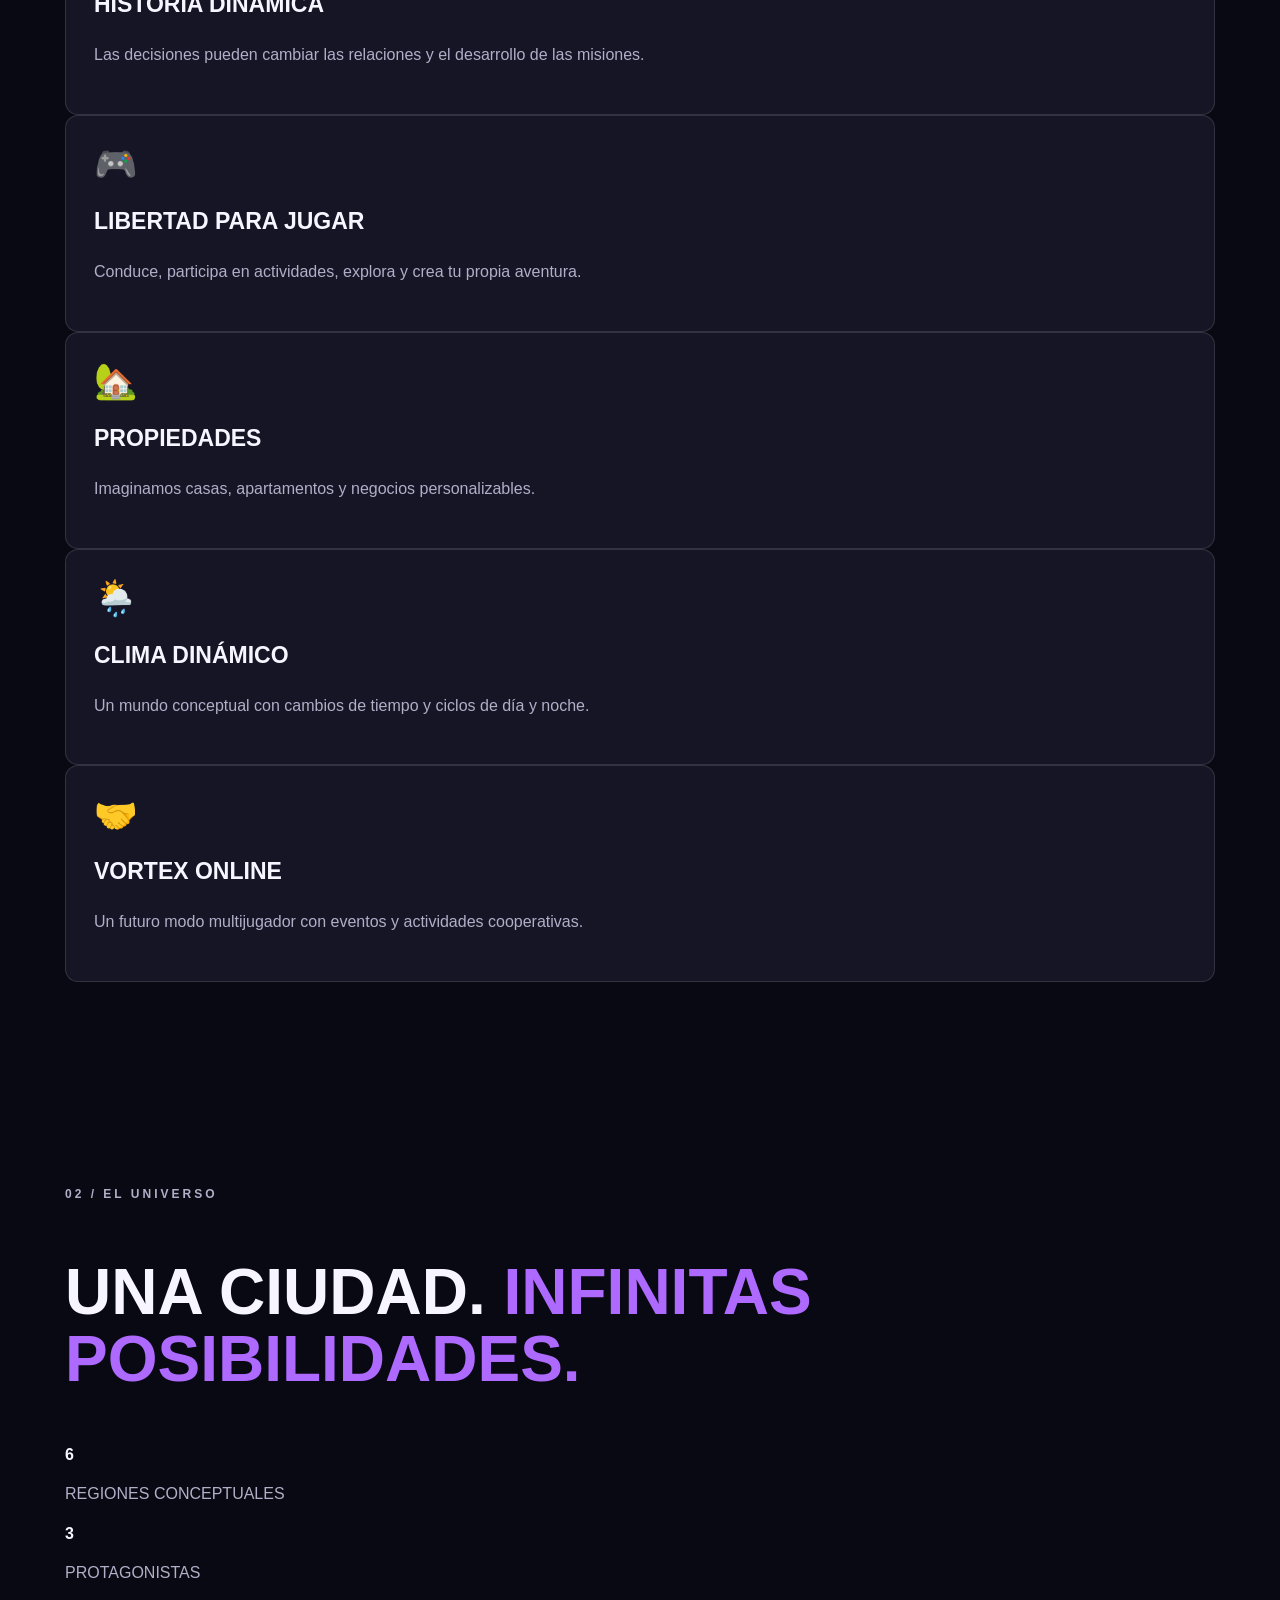
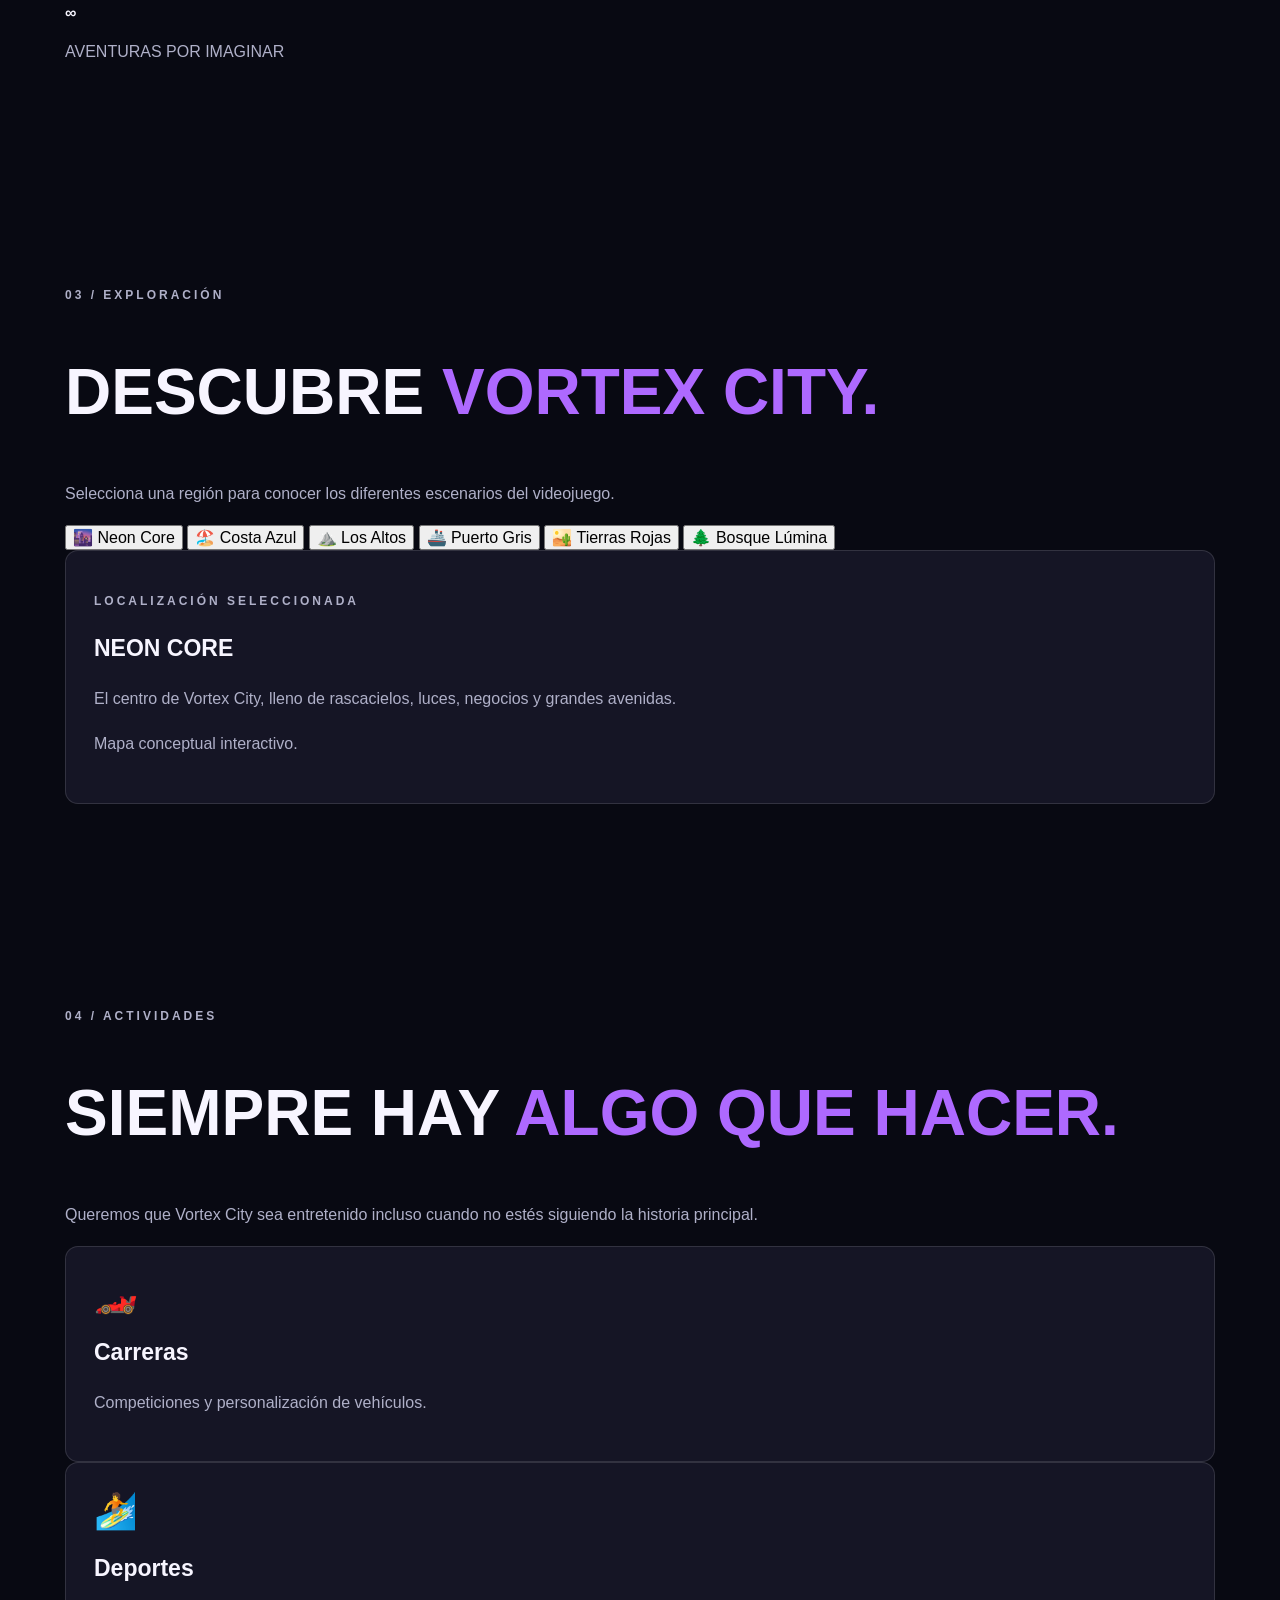
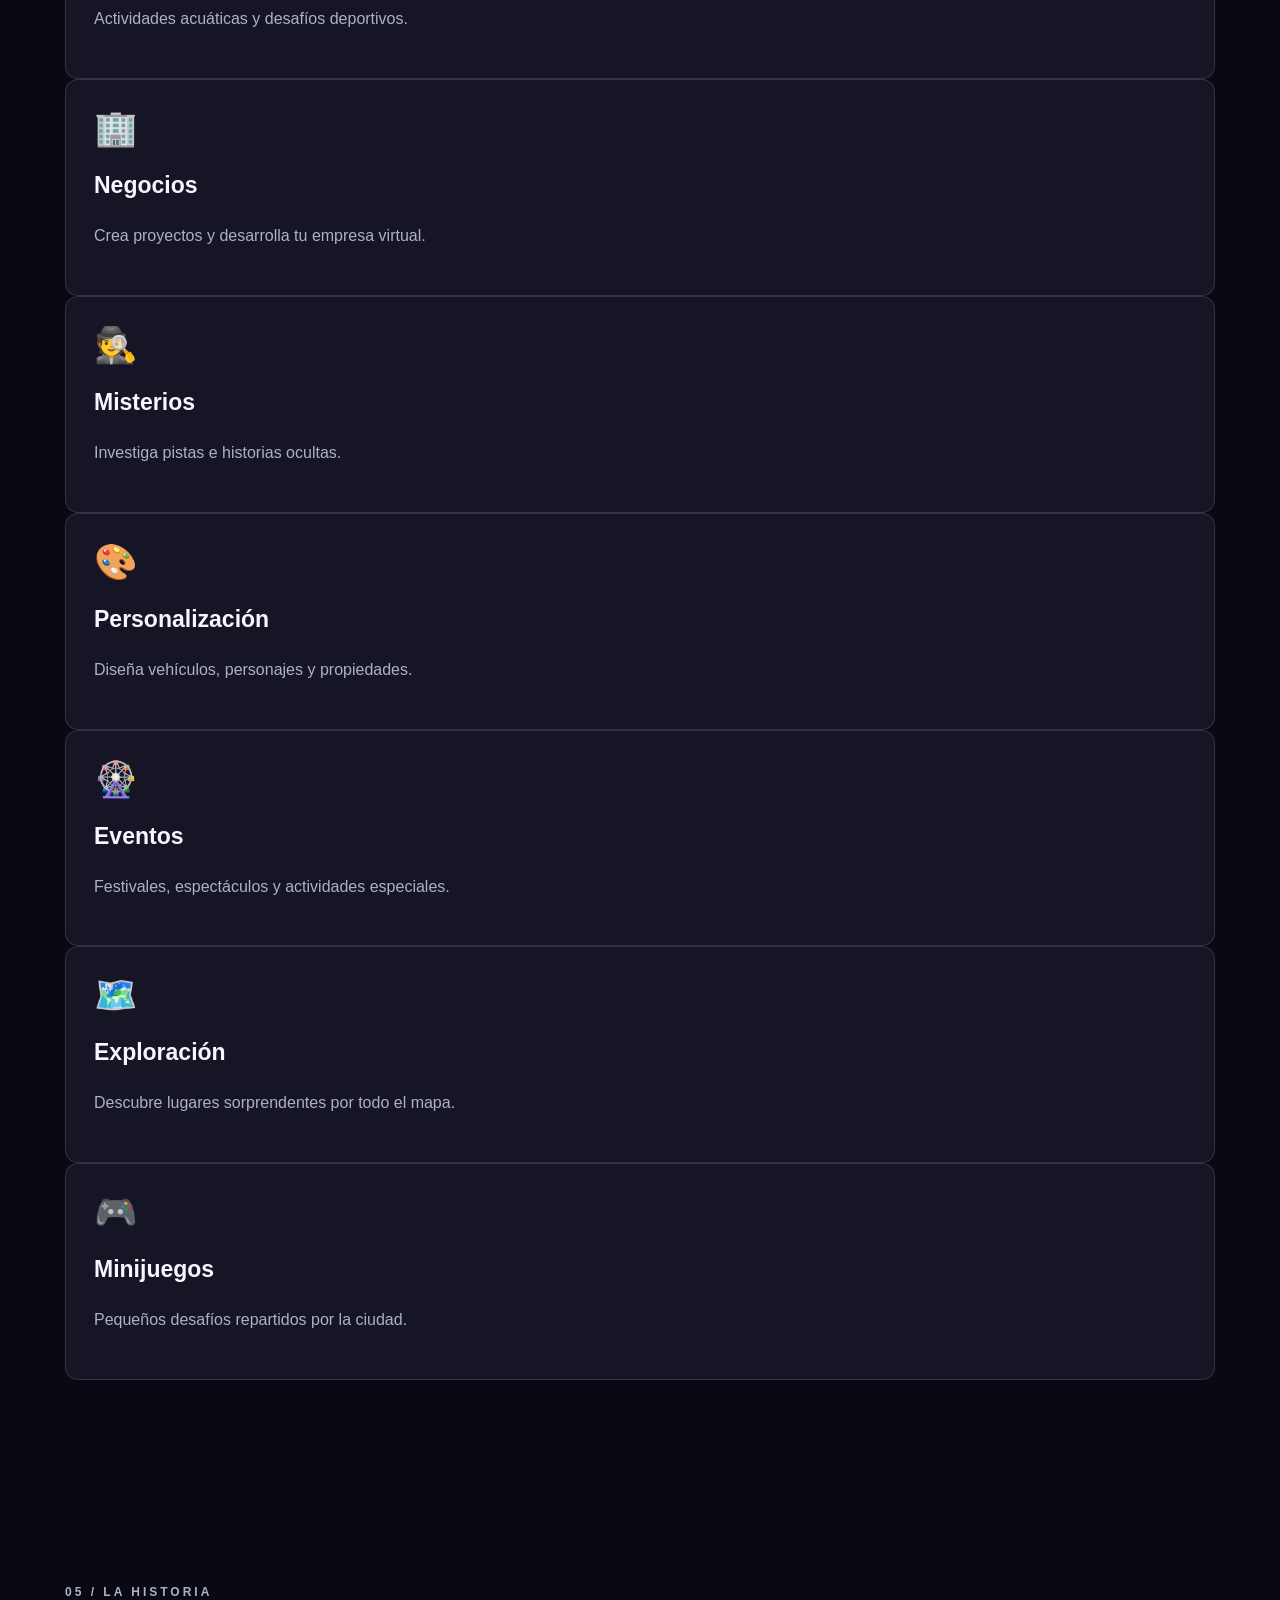
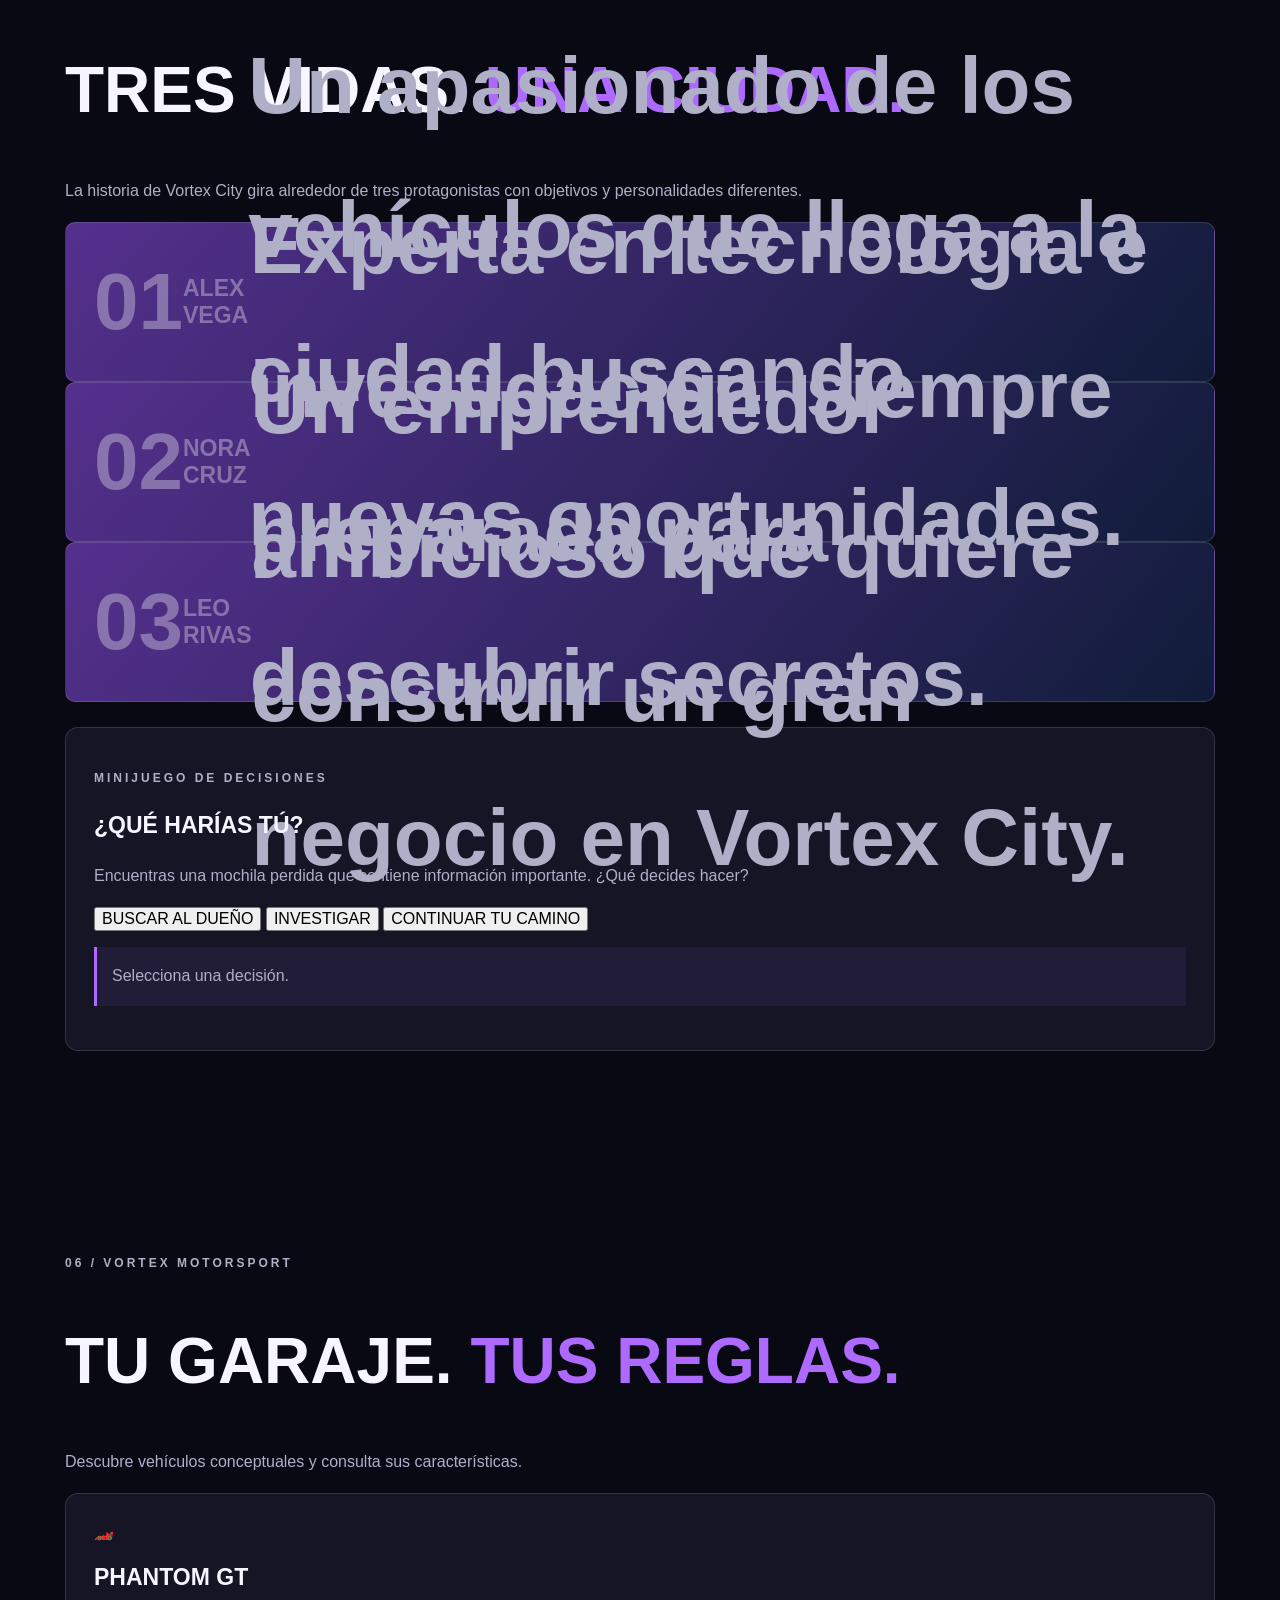
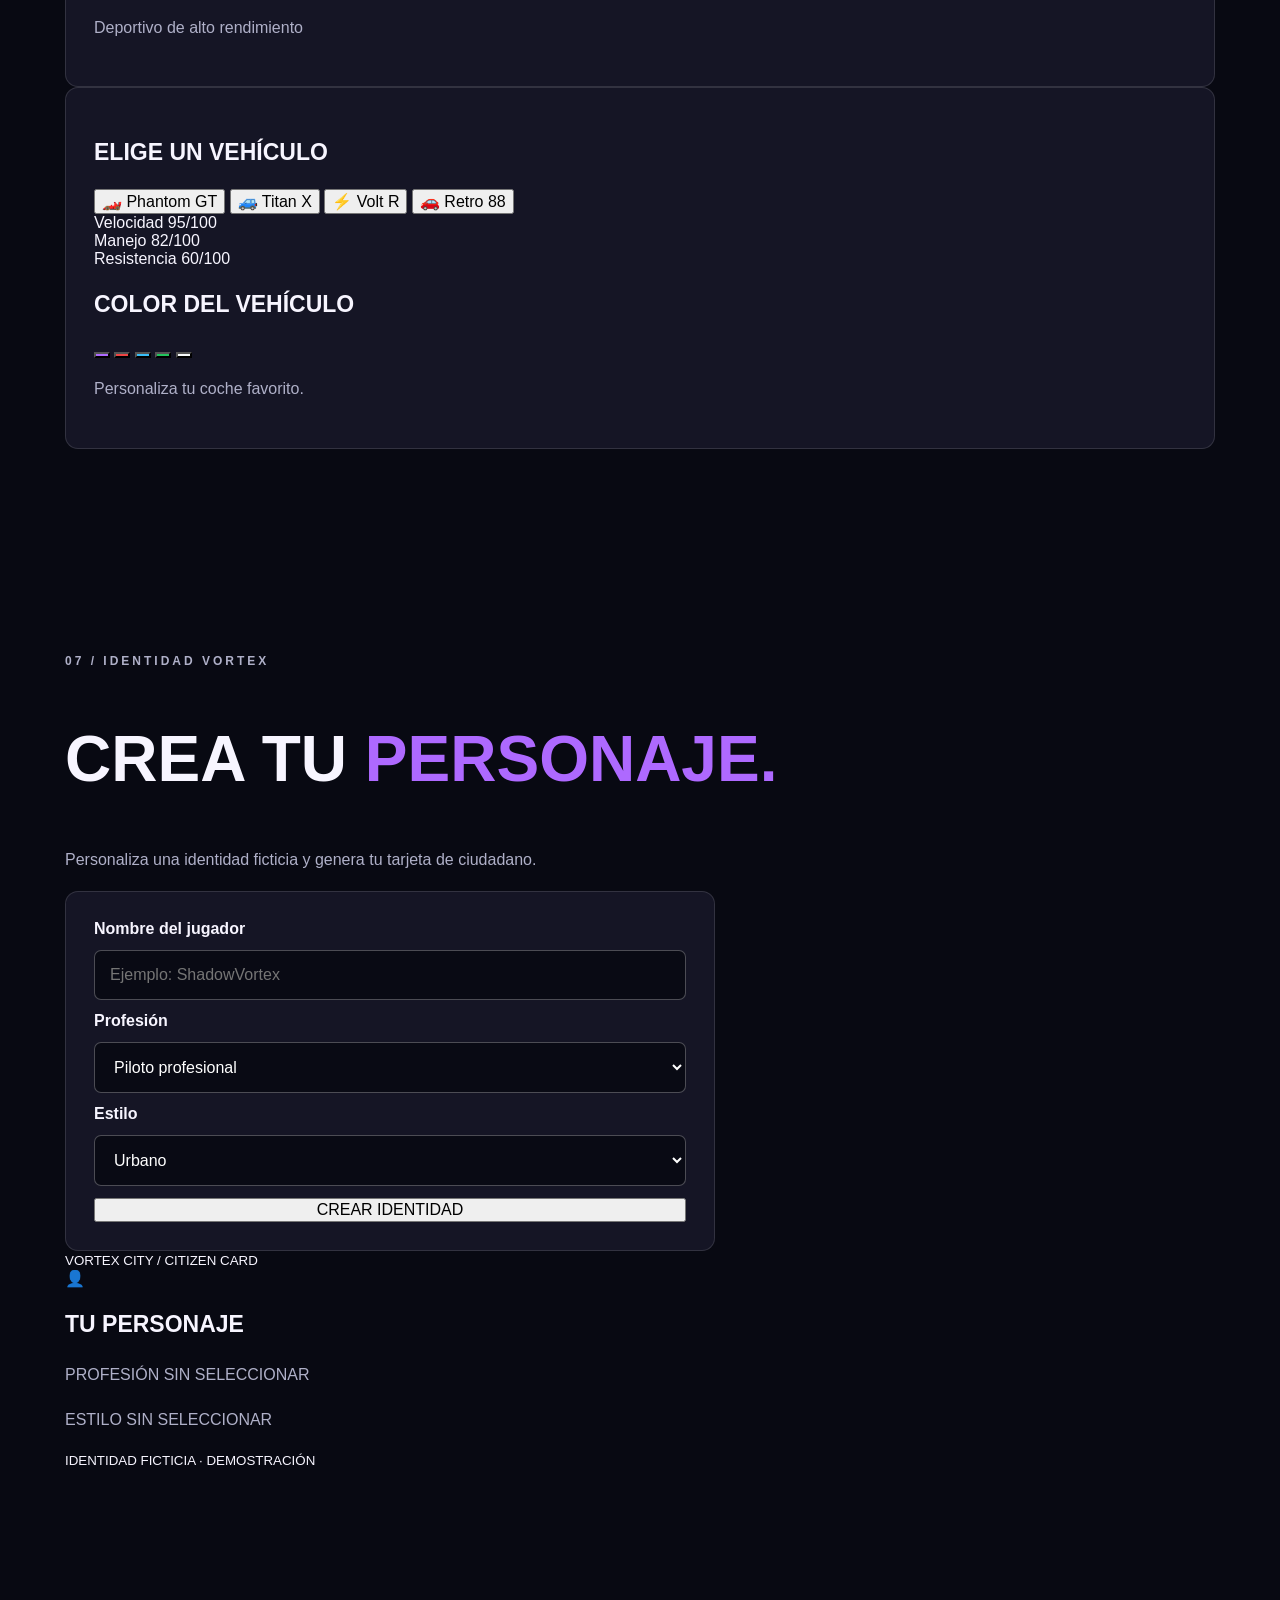
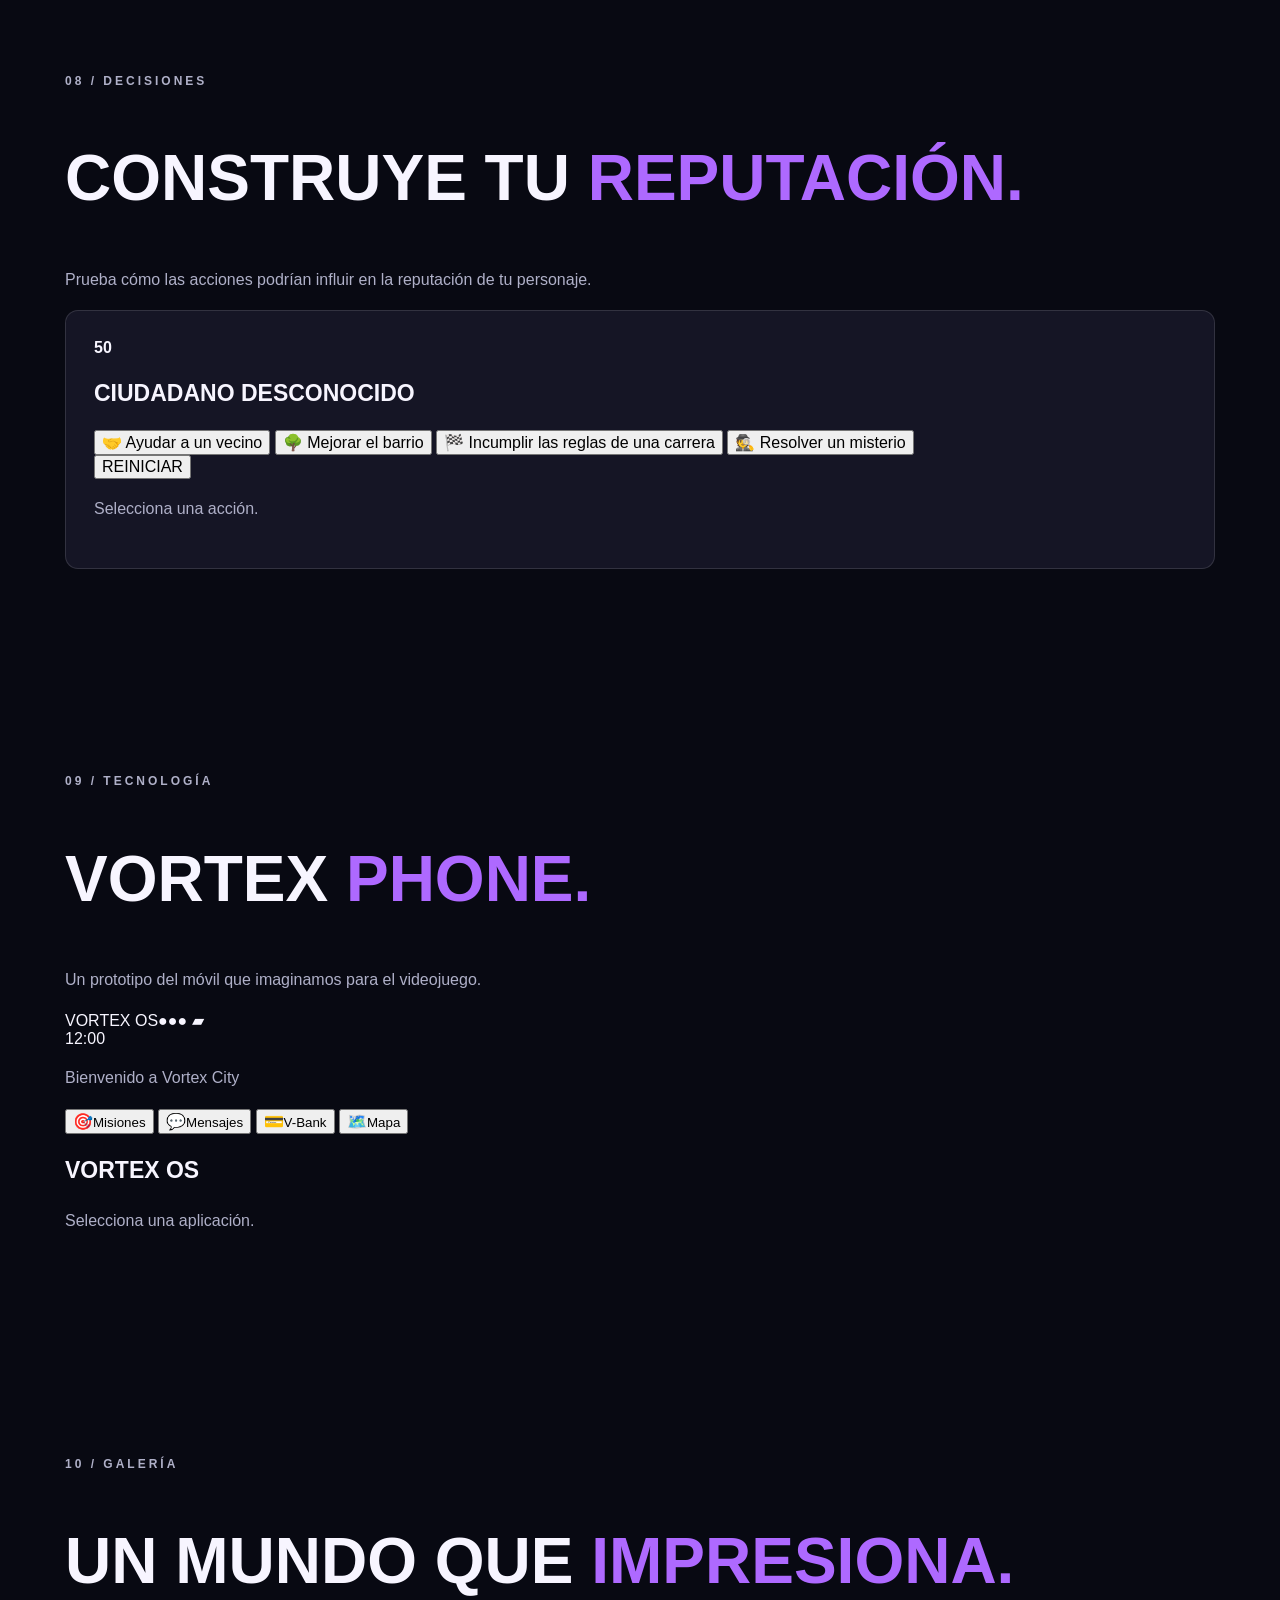
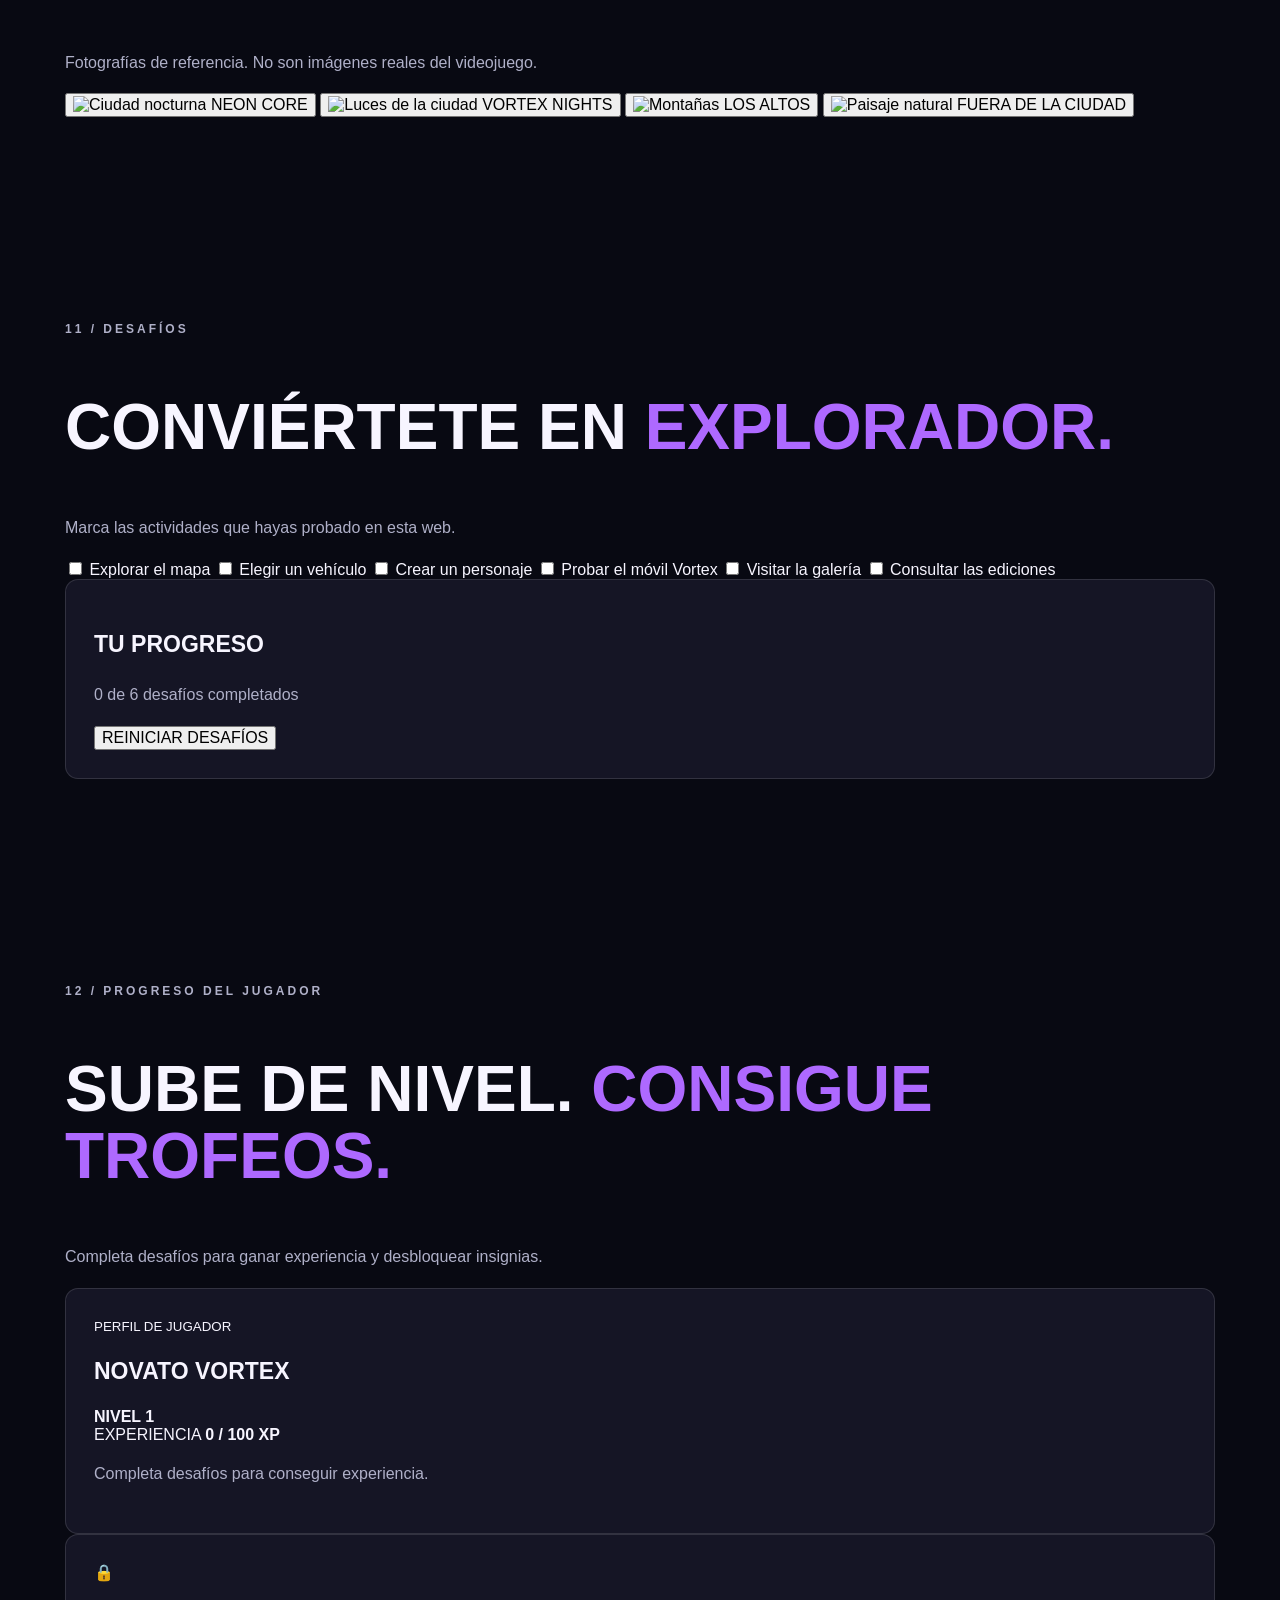
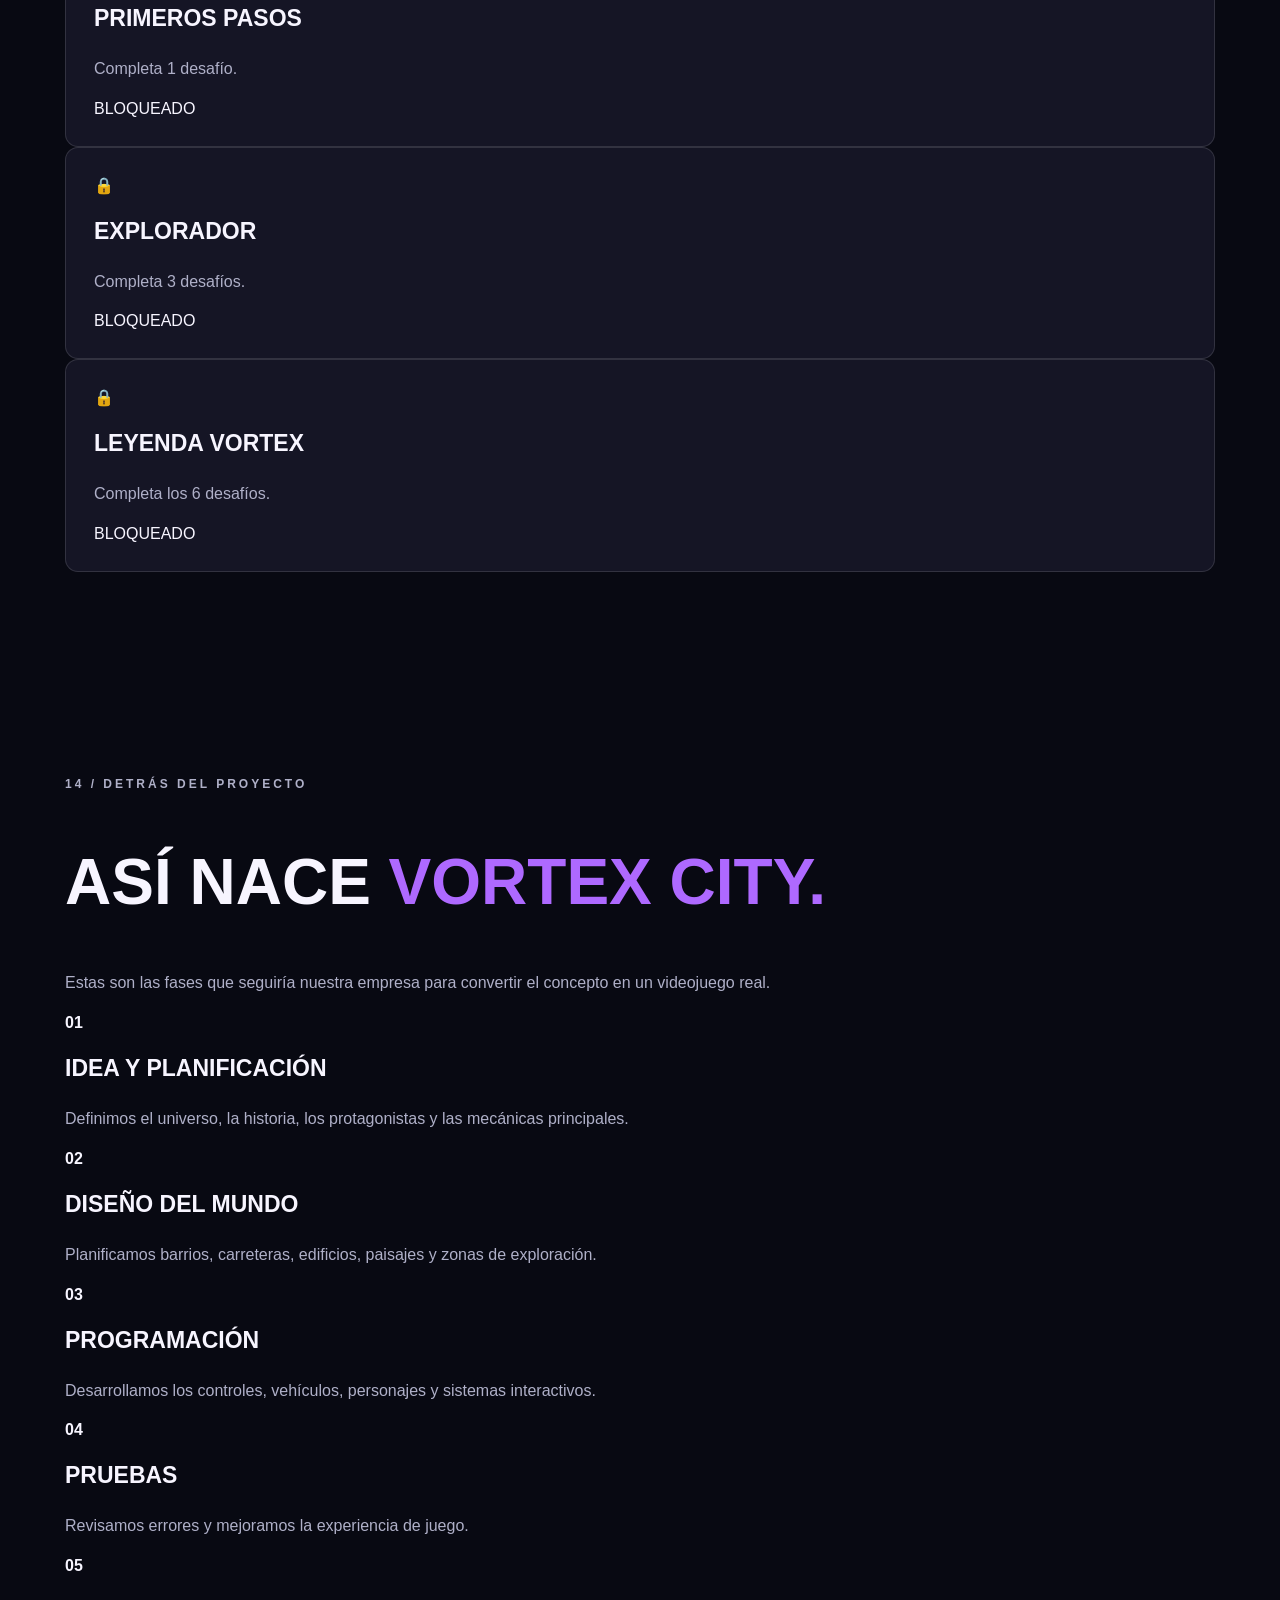
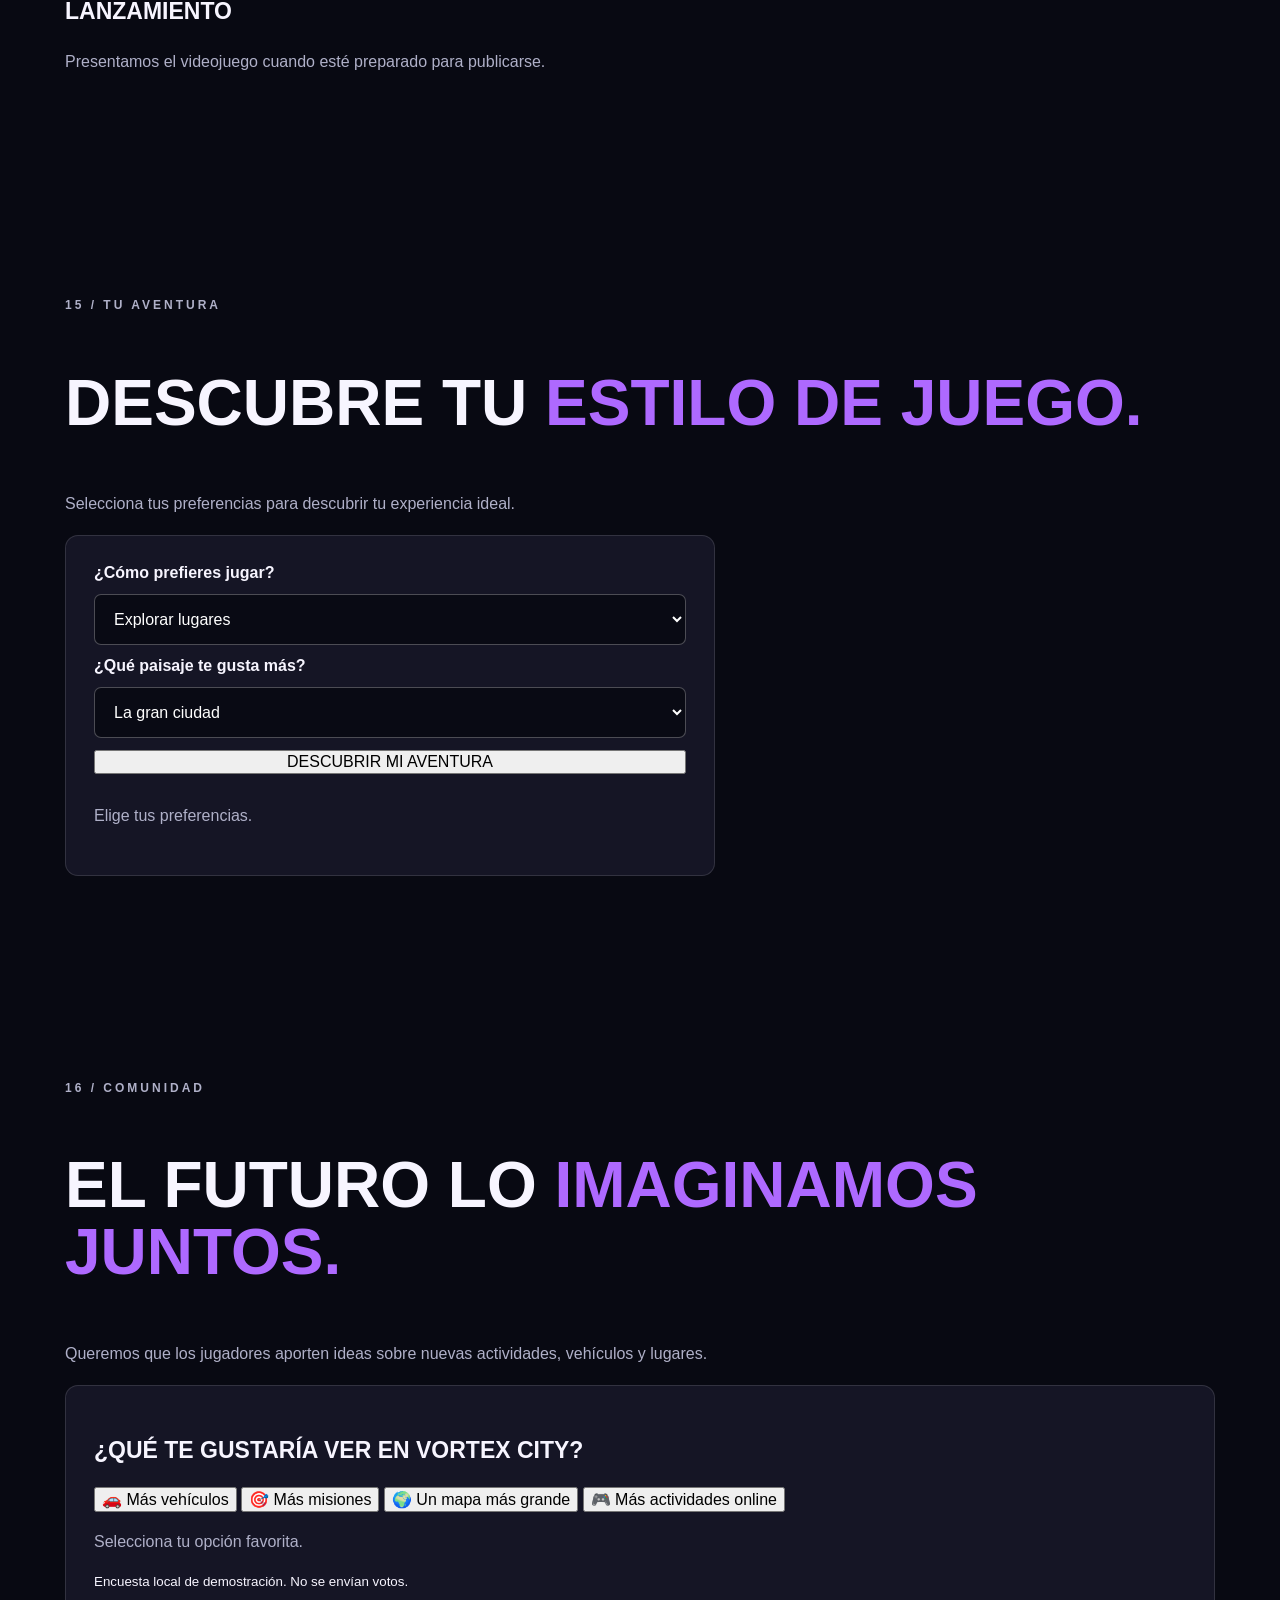
==== commit df03a8b0: "Add files via upload" ====
--- a/index.html
+++ b/index.html
@@ -1,143 +1,716 @@
-<!DOCTYPE html>
-
-<html lang="es">
-
-<head>
-
-    <meta charset="UTF-8">
-
-    <meta name="viewport" content="width=device-width, initial-scale=1.0">
-
-    <title>Mi primera página web</title>
-
-    <link rel="stylesheet" href="style.css">
-
-</head>
-
-<body>
-
-    <header>
-
-        <h1> 2ª GD CFGB Informática de Oficina</h1>
-
-        <p>Aprendiendo HTML y CSS</p>
-
-    </header>
-
-    <nav>
-
-        <a href="#inicio">Inicio</a>
-
-        <a href="#sobre-mi">módulos del curso</a>
-
-        <a href="#contacto">Contacto</a>
-
-    </nav>
-
-    <main>
-
-        <section id="inicio" class="presentacion">
-
-        <img width=200
-    
-         src="aula informatica.png" alt="aula informatica.png">
-
-
-        Estoy aprendiendo a crear páginas web con HTML y CSS.
-
-        <a href="https://sites.google.com/g.educaand.es/amarort2410/inicio"> <button>
-            <p>Descubrir más</p></button></a>
-
-
-        </section>
-
-        <section id="sobre-mi">
-
-            <h2>módulos del curso</h2>
-
-            <div class="tarjetas">
-
-                <article class="tarjeta">
-
-                    <h3>Comunicacion Y ciencias Sociales</h3>
-
-                    <p>• Lengua Castellana y Literatura: mejora de la comprensión lectora, expresión oral y escrita, ortografía y análisis de textos.
-• Lengua Extranjera (generalmente Inglés): iniciación profesional, vocabulario básico, estructuras gramaticales sencillas y comunicación oral/escrita básica.
-• Ciencias Sociales: conceptos de historia, geografía, integración europea, valores cívicos y constitucionales</p>
-
-                </article>
-
-                <article class="tarjeta">
-
-                    <h3>ofimatica y archivo de documentos</h3>
-
-                    <p>• Manejo del sistema operativo: Utilización de las herramientas básicas del entorno de usuario y gestión de dispositivos de almacenamiento.
-• Procesadores de texto y hojas de cálculo: Creación, edición, formato e impresión de documentos y tablas, con práctica de mecanografía (escritura al tacto con rapidez y exactitud).
-• Presentaciones y correo electrónico: Elaboración de presentaciones multimedia y gestión de comunicaciones internas y externas por vía digital.
-• Archivo de documentos: Clasificación, registro y custodia de la información tanto en soporte digital (carpetas, formatos como PDF, DOCX) como en soporte convencional (papel, archivadores, reprografía y encuadernación básica).
-• Seguridad y confidencialidad: Aplicación de normas básicas para proteger los datos y garantizar la integridad de la información en el entorno laboral</p>
-
-                </article>
-
-                <article class="tarjeta">
-
-                    <h3>Instalacion y mantenimiento de redes para transmision de datos</h3>
-
-                    <p>• Infraestructuras y canalizaciones: Montaje de canaletas, soportes, armarios de distribución y elementos físicos en planos.
-• Cableado estructurado y redes de datos: Instalación de cables de pares trenzados (categorías Cat. 6, 6A, 7, etc.) y redes inalámbricas (Wi-Fi).
-• Dispositivos de interconexión: Configuración básica de switches (conmutadores) y routers (enrutadores).
-• Configuración lógica: Ajuste de adaptadores de red en distintos sistemas operativos (como Windows, Ubuntu o macOS).
-• Mantenimiento y resolución de averías: Diagnóstico y tipologías de mantenimiento (preventivo, predictivo y correctivo) frente a fallos en el cableado o la conexión</p>
-
-                </article>
-  <div class="tarjetas">
-
-                <article class="tarjeta">
-        <H3>Ciencias Aplicadas II</H3>
-           <P></P> Matemáticas y Árgebra:
-	• Resolución de ecuaciones de primer y segundo grado y sistemas de ecuaciones.
-	• Monomios, polinomios, identidades notables, raíces y factorización.
-	• Geometría plana, teoremas fundamentales (como semejanza) y geometría del espacio.
-• Ciencias y Naturaleza:
-	• Explicación de fenómenos naturales a partir de leyes y teorías científicas.
-	• Aplicación práctica de conceptos físicos, químicos o biológicos vinculados al entorno cotidiano y profesional.
-
-Recursos y Materiales
-
-</P>   
-   </article>
-
-                <article class="tarjeta"> 
-
-<h3>Proyecto intermodular</h3>
-
-
-<p>• Metodología: Se basa en metodologías activas, destacando el Aprendizaje Basado en Retos (ABR) o proyectos prácticos reales adaptados al nivel del alumnado.
-• Enfoque: Conecta los conocimientos de todos los módulos del ciclo formativo (ámbitos y módulos profesionales), con énfasis en la búsqueda de información, la innovación, la digitalización, la sostenibilidad y el emprendimiento.
-• Desarrollo y defensa: Se suele realizar en grupo y requiere una exposición o defensa final ante el equipo docente.</p>
-
-    </div>
-
-
-
-        </section>
-
-        <section id="contacto">
-
-            <h2>Contacto</h2>
-
-         <p>Correo:amarort2410@g.educaand.es</p>
-
-        </section>
-
-    </main>
-
-    <footer>
-
-        <p>© 2026 Mi primera página web</p>
-
-    </footer>
-
-</body>
-
-</html>+
+<!DOCTYPE html>
+<html lang="es">
+<head>
+  <meta charset="UTF-8">
+  <meta name="viewport" content="width=device-width, initial-scale=1.0">
+  <meta name="description" content="Vortex Games presenta Vortex City, un videojuego conceptual de mundo abierto.">
+  <title>Vortex Games | Vortex City</title>
+  <link rel="stylesheet" href="style.css">
+  <script src="script.js" defer></script>
+</head>
+<body>
+
+<div class="aviso">VORTEX GAMES · TU CIUDAD, TU HISTORIA</div>
+
+<header class="cabecera">
+  <a class="logo" href="#inicio">VORTEX <span>GAMES</span></a>
+  <button id="menuBtn" class="menu-btn" aria-label="Abrir menú">☰</button>
+
+  <nav id="menu">
+    <a href="#inicio">Inicio</a>
+    <a href="#juego">El juego</a>
+    <a href="#mapa">Mapa</a>
+    <a href="#personajes">Personajes</a>
+    <a href="#garaje">Garaje</a>
+    <a href="#galeria">Galería</a>
+    <a href="#desafios">Desafíos</a>
+    <a href="#trofeos">Trofeos</a>
+    <a href="#operaciones">Operaciones</a>
+    <a href="#tienda">Tienda</a>
+  </nav>
+
+  <button class="btn btn-pequeño" id="abrirCarrito">
+    🛒 <span id="contador">0</span>
+  </button>
+</header>
+
+<main>
+
+<!-- PORTADA -->
+<section id="inicio" class="hero">
+  <div class="contenedor hero-contenido">
+    <p class="etiqueta">EL FUTURO DEL MUNDO ABIERTO</p>
+    <h1>VORTEX <span>CITY</span></h1>
+    <h3>TU CIUDAD. TU HISTORIA. TUS DECISIONES.</h3>
+    <p>Explora una metrópolis llena de posibilidades. Conduce, construye negocios, descubre secretos y decide cómo quieres vivir tu propia aventura.</p>
+    <div class="botones">
+      <a href="#juego" class="btn">DESCUBRIR EL JUEGO</a>
+      <a href="#tienda" class="btn btn-borde">VER EDICIONES</a>
+    </div>
+    <small>PC · PLAYSTATION · XBOX · CONCEPTO EN DESARROLLO</small>
+  </div>
+</section>
+
+<!-- PRESENTACIÓN -->
+<section id="juego" class="seccion">
+  <div class="contenedor">
+    <p class="etiqueta">01 / PRESENTACIÓN</p>
+    <h2>NO ES SOLO UN JUEGO. <span>ES TU MUNDO.</span></h2>
+    <p class="intro">Vortex City es el primer gran proyecto de Vortex Games, nuestra empresa ficticia de videojuegos. Queremos crear una alternativa a los grandes títulos de mundo abierto, como GTA V, apostando por la libertad, la personalización y una historia que evolucione según tus decisiones.</p>
+    <p>La idea es ofrecer una ciudad llena de vida, con diferentes barrios, playas, montañas, carreteras y zonas secretas. Cada jugador podrá elegir cómo explorar, qué actividades realizar y qué relaciones construir con los personajes.</p>
+
+    <div class="grid tres">
+      <article class="tarjeta"><div class="emoji">🌆</div><h3>UN MUNDO ENORME</h3><p>Explora ciudades, pueblos, montañas, playas y lugares escondidos.</p></article>
+      <article class="tarjeta"><div class="emoji">🎭</div><h3>HISTORIA DINÁMICA</h3><p>Las decisiones pueden cambiar las relaciones y el desarrollo de las misiones.</p></article>
+      <article class="tarjeta"><div class="emoji">🎮</div><h3>LIBERTAD PARA JUGAR</h3><p>Conduce, participa en actividades, explora y crea tu propia aventura.</p></article>
+      <article class="tarjeta"><div class="emoji">🏡</div><h3>PROPIEDADES</h3><p>Imaginamos casas, apartamentos y negocios personalizables.</p></article>
+      <article class="tarjeta"><div class="emoji">🌦️</div><h3>CLIMA DINÁMICO</h3><p>Un mundo conceptual con cambios de tiempo y ciclos de día y noche.</p></article>
+      <article class="tarjeta"><div class="emoji">🤝</div><h3>VORTEX ONLINE</h3><p>Un futuro modo multijugador con eventos y actividades cooperativas.</p></article>
+    </div>
+  </div>
+</section>
+
+<!-- ESTADÍSTICAS -->
+<section class="seccion fondo-alterno">
+  <div class="contenedor">
+    <p class="etiqueta">02 / EL UNIVERSO</p>
+    <h2>UNA CIUDAD. <span>INFINITAS POSIBILIDADES.</span></h2>
+    <div class="grid tres">
+      <div class="estadistica"><strong>6</strong><p>REGIONES CONCEPTUALES</p></div>
+      <div class="estadistica"><strong>3</strong><p>PROTAGONISTAS</p></div>
+      <div class="estadistica"><strong>∞</strong><p>AVENTURAS POR IMAGINAR</p></div>
+    </div>
+  </div>
+</section>
+
+<!-- MAPA -->
+<section id="mapa" class="seccion">
+  <div class="contenedor">
+    <p class="etiqueta">03 / EXPLORACIÓN</p>
+    <h2>DESCUBRE <span>VORTEX CITY.</span></h2>
+    <p>Selecciona una región para conocer los diferentes escenarios del videojuego.</p>
+
+    <div class="mapa-grid">
+      <div class="mapa-visual">
+        <button data-region="neon">🌆 Neon Core</button>
+        <button data-region="costa">🏖️ Costa Azul</button>
+        <button data-region="altos">⛰️ Los Altos</button>
+        <button data-region="puerto">🚢 Puerto Gris</button>
+        <button data-region="desierto">🏜️ Tierras Rojas</button>
+        <button data-region="bosque">🌲 Bosque Lúmina</button>
+      </div>
+
+      <div class="tarjeta mapa-detalle">
+        <p class="etiqueta">LOCALIZACIÓN SELECCIONADA</p>
+        <h3 id="regionNombre">NEON CORE</h3>
+        <p id="regionTexto">El centro de Vortex City, lleno de rascacielos, luces, negocios y grandes avenidas.</p>
+        <p class="texto-secundario">Mapa conceptual interactivo.</p>
+      </div>
+    </div>
+  </div>
+</section>
+
+<!-- ACTIVIDADES -->
+<section id="actividades" class="seccion fondo-alterno">
+  <div class="contenedor">
+    <p class="etiqueta">04 / ACTIVIDADES</p>
+    <h2>SIEMPRE HAY <span>ALGO QUE HACER.</span></h2>
+    <p>Queremos que Vortex City sea entretenido incluso cuando no estés siguiendo la historia principal.</p>
+
+    <div class="grid cuatro">
+      <article class="tarjeta"><div class="emoji">🏎️</div><h3>Carreras</h3><p>Competiciones y personalización de vehículos.</p></article>
+      <article class="tarjeta"><div class="emoji">🏄</div><h3>Deportes</h3><p>Actividades acuáticas y desafíos deportivos.</p></article>
+      <article class="tarjeta"><div class="emoji">🏢</div><h3>Negocios</h3><p>Crea proyectos y desarrolla tu empresa virtual.</p></article>
+      <article class="tarjeta"><div class="emoji">🕵️</div><h3>Misterios</h3><p>Investiga pistas e historias ocultas.</p></article>
+      <article class="tarjeta"><div class="emoji">🎨</div><h3>Personalización</h3><p>Diseña vehículos, personajes y propiedades.</p></article>
+      <article class="tarjeta"><div class="emoji">🎡</div><h3>Eventos</h3><p>Festivales, espectáculos y actividades especiales.</p></article>
+      <article class="tarjeta"><div class="emoji">🗺️</div><h3>Exploración</h3><p>Descubre lugares sorprendentes por todo el mapa.</p></article>
+      <article class="tarjeta"><div class="emoji">🎮</div><h3>Minijuegos</h3><p>Pequeños desafíos repartidos por la ciudad.</p></article>
+    </div>
+  </div>
+</section>
+
+<!-- PERSONAJES -->
+<section id="personajes" class="seccion">
+  <div class="contenedor">
+    <p class="etiqueta">05 / LA HISTORIA</p>
+    <h2>TRES VIDAS. <span>UNA CIUDAD.</span></h2>
+    <p>La historia de Vortex City gira alrededor de tres protagonistas con objetivos y personalidades diferentes.</p>
+
+    <div class="grid tres">
+      <article class="tarjeta personaje"><div class="numero-personaje">01</div><h3>ALEX VEGA</h3><p>Un apasionado de los vehículos que llega a la ciudad buscando nuevas oportunidades.</p></article>
+      <article class="tarjeta personaje"><div class="numero-personaje">02</div><h3>NORA CRUZ</h3><p>Experta en tecnología e investigación, siempre preparada para descubrir secretos.</p></article>
+      <article class="tarjeta personaje"><div class="numero-personaje">03</div><h3>LEO RIVAS</h3><p>Un emprendedor ambicioso que quiere construir un gran negocio en Vortex City.</p></article>
+    </div>
+
+    <div class="tarjeta historia">
+      <p class="etiqueta">MINIJUEGO DE DECISIONES</p>
+      <h3>¿QUÉ HARÍAS TÚ?</h3>
+      <p>Encuentras una mochila perdida que contiene información importante. ¿Qué decides hacer?</p>
+      <div class="botones">
+        <button class="btn decision" data-decision="devolver">BUSCAR AL DUEÑO</button>
+        <button class="btn decision" data-decision="investigar">INVESTIGAR</button>
+        <button class="btn decision" data-decision="ignorar">CONTINUAR TU CAMINO</button>
+      </div>
+      <p id="resultadoHistoria" class="resultado" role="status">Selecciona una decisión.</p>
+    </div>
+  </div>
+</section>
+
+<!-- GARAJE -->
+<section id="garaje" class="seccion fondo-alterno">
+  <div class="contenedor">
+    <p class="etiqueta">06 / VORTEX MOTORSPORT</p>
+    <h2>TU GARAJE. <span>TUS REGLAS.</span></h2>
+    <p>Descubre vehículos conceptuales y consulta sus características.</p>
+
+    <div class="grid dos">
+      <div class="tarjeta coche-vista">
+        <div id="cocheIcono" class="coche-icono">🏎️</div>
+        <h3 id="cocheNombre">PHANTOM GT</h3>
+        <p id="cocheTipo">Deportivo de alto rendimiento</p>
+        <div id="cochePintura" class="pintura"></div>
+      </div>
+
+      <div class="tarjeta">
+        <h3>ELIGE UN VEHÍCULO</h3>
+        <div class="grid dos botones-coches">
+          <button class="opcion-coche activo" data-coche="phantom">🏎️ Phantom GT</button>
+          <button class="opcion-coche" data-coche="titan">🚙 Titan X</button>
+          <button class="opcion-coche" data-coche="volt">⚡ Volt R</button>
+          <button class="opcion-coche" data-coche="retro">🚗 Retro 88</button>
+        </div>
+
+        <div class="estadisticas-coche">
+          <label>Velocidad <span id="velocidadValor">95</span>/100</label>
+          <div class="barra"><div id="velocidadBarra" style="width:95%"></div></div>
+          <label>Manejo <span id="manejoValor">82</span>/100</label>
+          <div class="barra"><div id="manejoBarra" style="width:82%"></div></div>
+          <label>Resistencia <span id="resistenciaValor">60</span>/100</label>
+          <div class="barra"><div id="resistenciaBarra" style="width:60%"></div></div>
+        </div>
+
+        <h3>COLOR DEL VEHÍCULO</h3>
+        <div class="colores">
+          <button data-color="#ad69ff" style="background:#ad69ff" aria-label="Morado"></button>
+          <button data-color="#ef4444" style="background:#ef4444" aria-label="Rojo"></button>
+          <button data-color="#38bdf8" style="background:#38bdf8" aria-label="Azul"></button>
+          <button data-color="#22c55e" style="background:#22c55e" aria-label="Verde"></button>
+          <button data-color="#f8fafc" style="background:#f8fafc" aria-label="Blanco"></button>
+        </div>
+        <p id="cocheMensaje" role="status">Personaliza tu coche favorito.</p>
+      </div>
+    </div>
+  </div>
+</section>
+
+<!-- CREADOR DE PERSONAJE -->
+<section id="identidad" class="seccion">
+  <div class="contenedor">
+    <p class="etiqueta">07 / IDENTIDAD VORTEX</p>
+    <h2>CREA TU <span>PERSONAJE.</span></h2>
+    <p>Personaliza una identidad ficticia y genera tu tarjeta de ciudadano.</p>
+
+    <div class="grid dos">
+      <form id="formPersonaje" class="tarjeta formulario">
+        <label for="alias">Nombre del jugador</label>
+        <input id="alias" maxlength="24" placeholder="Ejemplo: ShadowVortex">
+
+        <label for="profesion">Profesión</label>
+        <select id="profesion">
+          <option>Piloto profesional</option>
+          <option>Empresario</option>
+          <option>Explorador</option>
+          <option>Investigador</option>
+        </select>
+
+        <label for="estilo">Estilo</label>
+        <select id="estilo">
+          <option>Urbano</option>
+          <option>Deportivo</option>
+          <option>Elegante</option>
+          <option>Aventurero</option>
+        </select>
+
+        <button class="btn" type="submit">CREAR IDENTIDAD</button>
+      </form>
+
+      <div class="carnet">
+        <small>VORTEX CITY / CITIZEN CARD</small>
+        <div class="avatar">👤</div>
+        <h3 id="carnetNombre">TU PERSONAJE</h3>
+        <p id="carnetProfesion">PROFESIÓN SIN SELECCIONAR</p>
+        <p id="carnetEstilo">ESTILO SIN SELECCIONAR</p>
+        <small>IDENTIDAD FICTICIA · DEMOSTRACIÓN</small>
+      </div>
+    </div>
+  </div>
+</section>
+
+<!-- REPUTACIÓN -->
+<section id="reputacion" class="seccion fondo-alterno">
+  <div class="contenedor">
+    <p class="etiqueta">08 / DECISIONES</p>
+    <h2>CONSTRUYE TU <span>REPUTACIÓN.</span></h2>
+    <p>Prueba cómo las acciones podrían influir en la reputación de tu personaje.</p>
+
+    <div class="tarjeta reputacion-panel">
+      <strong id="reputacionNumero" class="numero-grande">50</strong>
+      <div class="barra"><div id="reputacionBarra" style="width:50%"></div></div>
+      <h3 id="reputacionEstado">CIUDADANO DESCONOCIDO</h3>
+
+      <div class="grid dos">
+        <button class="opcion-coche accion" data-puntos="15">🤝 Ayudar a un vecino</button>
+        <button class="opcion-coche accion" data-puntos="10">🌳 Mejorar el barrio</button>
+        <button class="opcion-coche accion" data-puntos="-10">🏁 Incumplir las reglas de una carrera</button>
+        <button class="opcion-coche accion" data-puntos="20">🕵️ Resolver un misterio</button>
+      </div>
+
+      <button id="reiniciarReputacion" class="btn btn-borde">REINICIAR</button>
+      <p id="mensajeReputacion" role="status">Selecciona una acción.</p>
+    </div>
+  </div>
+</section>
+
+<!-- VORTEX PHONE -->
+<section id="telefono" class="seccion">
+  <div class="contenedor">
+    <p class="etiqueta">09 / TECNOLOGÍA</p>
+    <h2>VORTEX <span>PHONE.</span></h2>
+    <p>Un prototipo del móvil que imaginamos para el videojuego.</p>
+
+    <div class="movil">
+      <div class="movil-superior"><span>VORTEX OS</span><span>●●● ▰</span></div>
+      <div id="horaMovil" class="hora-movil">12:00</div>
+      <p class="movil-subtitulo">Bienvenido a Vortex City</p>
+
+      <div class="apps">
+        <button data-app="misiones">🎯<small>Misiones</small></button>
+        <button data-app="mensajes">💬<small>Mensajes</small></button>
+        <button data-app="banco">💳<small>V-Bank</small></button>
+        <button data-app="mapa">🗺️<small>Mapa</small></button>
+      </div>
+
+      <div class="pantalla-app">
+        <h3 id="appTitulo">VORTEX OS</h3>
+        <p id="appTexto">Selecciona una aplicación.</p>
+      </div>
+    </div>
+  </div>
+</section>
+
+<!-- GALERÍA -->
+<section id="galeria" class="seccion fondo-alterno">
+  <div class="contenedor">
+    <p class="etiqueta">10 / GALERÍA</p>
+    <h2>UN MUNDO QUE <span>IMPRESIONA.</span></h2>
+    <p>Fotografías de referencia. No son imágenes reales del videojuego.</p>
+
+    <div class="grid dos galeria-grid">
+      <button class="foto" data-titulo="NEON CORE">
+        <img src="https://images.unsplash.com/photo-1519501025264-65ba15a82390?w=900&auto=format&fit=crop" alt="Ciudad nocturna" loading="lazy">
+        <span>NEON CORE</span>
+      </button>
+
+      <button class="foto" data-titulo="VORTEX NIGHTS">
+        <img src="https://images.unsplash.com/photo-1519608487953-e999c86e7455?w=900&auto=format&fit=crop" alt="Luces de la ciudad" loading="lazy">
+        <span>VORTEX NIGHTS</span>
+      </button>
+
+      <button class="foto" data-titulo="LOS ALTOS">
+        <img src="https://images.unsplash.com/photo-1464822759023-fed622ff2c3b?w=900&auto=format&fit=crop" alt="Montañas" loading="lazy">
+        <span>LOS ALTOS</span>
+      </button>
+
+      <button class="foto" data-titulo="NATURALEZA">
+        <img src="https://images.unsplash.com/photo-1500534623283-312aade485b7?w=900&auto=format&fit=crop" alt="Paisaje natural" loading="lazy">
+        <span>FUERA DE LA CIUDAD</span>
+      </button>
+    </div>
+  </div>
+</section>
+
+<!-- DESAFÍOS -->
+<section id="desafios" class="seccion">
+  <div class="contenedor">
+    <p class="etiqueta">11 / DESAFÍOS</p>
+    <h2>CONVIÉRTETE EN <span>EXPLORADOR.</span></h2>
+    <p>Marca las actividades que hayas probado en esta web.</p>
+
+    <div class="grid dos">
+      <label class="reto"><input class="reto-check" type="checkbox"> Explorar el mapa</label>
+      <label class="reto"><input class="reto-check" type="checkbox"> Elegir un vehículo</label>
+      <label class="reto"><input class="reto-check" type="checkbox"> Crear un personaje</label>
+      <label class="reto"><input class="reto-check" type="checkbox"> Probar el móvil Vortex</label>
+      <label class="reto"><input class="reto-check" type="checkbox"> Visitar la galería</label>
+      <label class="reto"><input class="reto-check" type="checkbox"> Consultar las ediciones</label>
+    </div>
+
+    <div class="tarjeta progreso-panel">
+      <h3>TU PROGRESO</h3>
+      <div class="barra"><div id="barraRetos" style="width:0%"></div></div>
+      <p id="textoRetos">0 de 6 desafíos completados</p>
+      <button id="reiniciarRetos" class="btn btn-borde">REINICIAR DESAFÍOS</button>
+    </div>
+  </div>
+</section>
+
+<!-- TROFEOS -->
+<section id="trofeos" class="seccion fondo-alterno">
+  <div class="contenedor">
+    <p class="etiqueta">12 / PROGRESO DEL JUGADOR</p>
+    <h2>SUBE DE NIVEL. <span>CONSIGUE TROFEOS.</span></h2>
+    <p>Completa desafíos para ganar experiencia y desbloquear insignias.</p>
+
+    <div class="tarjeta nivel-panel">
+      <div class="nivel-cabecera">
+        <div>
+          <small>PERFIL DE JUGADOR</small>
+          <h3 id="nivelNombre">NOVATO VORTEX</h3>
+        </div>
+        <strong id="nivelNumero">NIVEL 1</strong>
+      </div>
+
+      <div class="experiencia-info">
+        <span>EXPERIENCIA</span>
+        <strong id="xpTexto">0 / 100 XP</strong>
+      </div>
+
+      <div class="barra"><div id="barraXP" style="width:0%"></div></div>
+      <p id="nivelMensaje" role="status">Completa desafíos para conseguir experiencia.</p>
+    </div>
+
+    <div class="grid tres trofeos-grid">
+      <article class="tarjeta trofeo" id="trofeoPrimero">
+        <div class="trofeo-icono">🔒</div>
+        <h3>PRIMEROS PASOS</h3>
+        <p>Completa 1 desafío.</p>
+        <span class="trofeo-estado">BLOQUEADO</span>
+      </article>
+
+      <article class="tarjeta trofeo" id="trofeoExplorador">
+        <div class="trofeo-icono">🔒</div>
+        <h3>EXPLORADOR</h3>
+        <p>Completa 3 desafíos.</p>
+        <span class="trofeo-estado">BLOQUEADO</span>
+      </article>
+
+      <article class="tarjeta trofeo" id="trofeoLeyenda">
+        <div class="trofeo-icono">🔒</div>
+        <h3>LEYENDA VORTEX</h3>
+        <p>Completa los 6 desafíos.</p>
+        <span class="trofeo-estado">BLOQUEADO</span>
+      </article>
+    </div>
+  </div>
+</section>
+
+<!-- DESARROLLO -->
+<section id="desarrollo" class="seccion fondo-alterno">
+  <div class="contenedor">
+    <p class="etiqueta">14 / DETRÁS DEL PROYECTO</p>
+    <h2>ASÍ NACE <span>VORTEX CITY.</span></h2>
+    <p>Estas son las fases que seguiría nuestra empresa para convertir el concepto en un videojuego real.</p>
+
+    <div class="timeline">
+      <article><strong>01</strong><div><h3>IDEA Y PLANIFICACIÓN</h3><p>Definimos el universo, la historia, los protagonistas y las mecánicas principales.</p></div></article>
+      <article><strong>02</strong><div><h3>DISEÑO DEL MUNDO</h3><p>Planificamos barrios, carreteras, edificios, paisajes y zonas de exploración.</p></div></article>
+      <article><strong>03</strong><div><h3>PROGRAMACIÓN</h3><p>Desarrollamos los controles, vehículos, personajes y sistemas interactivos.</p></div></article>
+      <article><strong>04</strong><div><h3>PRUEBAS</h3><p>Revisamos errores y mejoramos la experiencia de juego.</p></div></article>
+      <article><strong>05</strong><div><h3>LANZAMIENTO</h3><p>Presentamos el videojuego cuando esté preparado para publicarse.</p></div></article>
+    </div>
+  </div>
+</section>
+
+<!-- CONFIGURADOR -->
+<section id="configurador" class="seccion">
+  <div class="contenedor">
+    <p class="etiqueta">15 / TU AVENTURA</p>
+    <h2>DESCUBRE TU <span>ESTILO DE JUEGO.</span></h2>
+    <p>Selecciona tus preferencias para descubrir tu experiencia ideal.</p>
+
+    <div class="tarjeta configurador formulario">
+      <label for="tipoJugador">¿Cómo prefieres jugar?</label>
+      <select id="tipoJugador">
+        <option value="explorador">Explorar lugares</option>
+        <option value="piloto">Conducir y competir</option>
+        <option value="empresario">Crear negocios</option>
+        <option value="aventurero">Vivir historias</option>
+      </select>
+
+      <label for="zonaJugador">¿Qué paisaje te gusta más?</label>
+      <select id="zonaJugador">
+        <option value="ciudad">La gran ciudad</option>
+        <option value="playa">La playa</option>
+        <option value="montana">La montaña</option>
+        <option value="desierto">El desierto</option>
+      </select>
+
+      <button id="descubrirAventura" class="btn">DESCUBRIR MI AVENTURA</button>
+      <p id="resultadoAventura" class="resultado" role="status">Elige tus preferencias.</p>
+    </div>
+  </div>
+</section>
+
+<!-- COMUNIDAD -->
+<section id="comunidad" class="seccion fondo-alterno">
+  <div class="contenedor">
+    <p class="etiqueta">16 / COMUNIDAD</p>
+    <h2>EL FUTURO LO <span>IMAGINAMOS JUNTOS.</span></h2>
+    <p>Queremos que los jugadores aporten ideas sobre nuevas actividades, vehículos y lugares.</p>
+
+    <div class="tarjeta encuesta">
+      <h3>¿QUÉ TE GUSTARÍA VER EN VORTEX CITY?</h3>
+      <div class="grid dos">
+        <button class="opcion-coche voto" data-voto="coches">🚗 Más vehículos</button>
+        <button class="opcion-coche voto" data-voto="misiones">🎯 Más misiones</button>
+        <button class="opcion-coche voto" data-voto="mapa">🌍 Un mapa más grande</button>
+        <button class="opcion-coche voto" data-voto="online">🎮 Más actividades online</button>
+      </div>
+      <p id="mensajeVoto" role="status">Selecciona tu opción favorita.</p>
+      <small>Encuesta local de demostración. No se envían votos.</small>
+    </div>
+  </div>
+</section>
+
+<!-- TIENDA -->
+<section id="tienda" class="seccion">
+  <div class="contenedor">
+    <p class="etiqueta">17 / TIENDA VORTEX</p>
+    <h2>ELIGE TU <span>EDICIÓN.</span></h2>
+    <p>Precios ficticios utilizados para presentar el proyecto empresarial.</p>
+
+    <div class="grid tres">
+      <article class="tarjeta edicion">
+        <h3>STANDARD</h3>
+        <div class="precio">59,99 €</div>
+        <p>✔ Juego base conceptual</p>
+        <p>✔ Historia principal</p>
+        <p>✔ Exploración del mundo abierto</p>
+        <button class="btn elegir-edicion" data-edicion="standard">SELECCIONAR</button>
+      </article>
+
+      <article class="tarjeta edicion destacada">
+        <p class="etiqueta">MÁS POPULAR</p>
+        <h3>DELUXE</h3>
+        <div class="precio">79,99 €</div>
+        <p>✔ Contenido Standard</p>
+        <p>✔ Extras digitales propuestos</p>
+        <p>✔ Personalización adicional</p>
+        <button class="btn elegir-edicion" data-edicion="deluxe">SELECCIONAR</button>
+      </article>
+
+      <article class="tarjeta edicion">
+        <h3>ULTIMATE</h3>
+        <div class="precio">99,99 €</div>
+        <p>✔ Contenido Deluxe</p>
+        <p>✔ Más extras conceptuales</p>
+        <p>✔ Contenido especial propuesto</p>
+        <button class="btn elegir-edicion" data-edicion="ultimate">SELECCIONAR</button>
+      </article>
+    </div>
+  </div>
+</section>
+
+<!-- RESERVAS -->
+<section id="reservas" class="seccion fondo-alterno">
+  <div class="contenedor">
+    <p class="etiqueta">18 / RESERVAS</p>
+    <h2>PREPARA TU <span>RESERVA.</span></h2>
+    <p>Configura una compra de demostración y añádela al carrito. No se realizan pagos ni reservas reales.</p>
+
+    <form id="formReserva" class="tarjeta formulario reserva-form">
+      <label for="edicion">Edición</label>
+      <select id="edicion">
+        <option value="standard">Standard — 59,99 €</option>
+        <option value="deluxe">Deluxe — 79,99 €</option>
+        <option value="ultimate">Ultimate — 99,99 €</option>
+      </select>
+
+      <label for="plataforma">Plataforma</label>
+      <select id="plataforma">
+        <option>PC</option>
+        <option>PlayStation</option>
+        <option>Xbox</option>
+      </select>
+
+      <label for="formato">Formato</label>
+      <select id="formato">
+        <option>Digital</option>
+        <option>Físico</option>
+      </select>
+
+      <label for="cantidad">Cantidad</label>
+      <input id="cantidad" type="number" min="1" max="5" value="1" required>
+
+      <div class="total">
+        <span>Precio total</span>
+        <strong id="precioTotal">59,99 €</strong>
+      </div>
+
+      <button class="btn" type="submit">AÑADIR AL CARRITO</button>
+      <p id="mensajeReserva" role="status"></p>
+      <small>Demostración educativa, sin pagos reales.</small>
+    </form>
+  </div>
+</section>
+
+<!-- OPERACIONES -->
+<section id="operaciones" class="seccion fondo-alterno">
+  <div class="contenedor">
+    <p class="etiqueta">CENTRO DE CONTROL / VORTEX CITY</p>
+    <h2>CENTRO DE <span>OPERACIONES.</span></h2>
+    <p>Consulta el estado ficticio de la ciudad y genera una misión aleatoria.</p>
+
+    <div class="grid dos operaciones-grid">
+      <article class="tarjeta panel-operaciones">
+        <div class="operaciones-cabecera">
+          <h3>🌐 ESTADO DE LA CIUDAD</h3>
+          <span class="estado-online">● ONLINE</span>
+        </div>
+
+        <div class="datos-ciudad">
+          <div><small>CLIMA</small><strong id="climaCiudad">Despejado</strong></div>
+          <div><small>TEMPERATURA</small><strong id="temperaturaCiudad">24 °C</strong></div>
+          <div><small>ACTIVIDAD</small><strong id="actividadCiudad">Alta</strong></div>
+          <div><small>TRÁFICO</small><strong id="traficoCiudad">Moderado</strong></div>
+        </div>
+
+        <button id="actualizarCiudad" class="btn btn-borde">ACTUALIZAR INFORME</button>
+        <p id="mensajeCiudad" role="status">Informe de simulación de Vortex City.</p>
+      </article>
+
+      <article class="tarjeta panel-operaciones">
+        <div class="operaciones-cabecera">
+          <h3>🎯 GENERADOR DE MISIONES</h3>
+          <span class="pill-operacion">ALEATORIO</span>
+        </div>
+
+        <div class="mision-icono" id="misionIcono">🗺️</div>
+        <h3 id="misionTitulo">RUTA DESCONOCIDA</h3>
+        <p id="misionDescripcion">Pulsa el botón para recibir una nueva misión.</p>
+        <div class="mision-meta">
+          <span id="misionZona">Zona: por determinar</span>
+          <span id="misionRecompensa">Recompensa: — XP</span>
+        </div>
+        <button id="generarMision" class="btn">GENERAR MISIÓN</button>
+        <p id="mensajeMision" role="status"></p>
+      </article>
+    </div>
+  </div>
+</section>
+
+<!-- NOTICIAS -->
+<section id="noticias" class="seccion">
+  <div class="contenedor">
+    <p class="etiqueta">20 / ACTUALIZACIONES DEL PROYECTO</p>
+    <h2>ÚLTIMAS <span>NOVEDADES.</span></h2>
+
+    <div class="grid tres">
+      <article class="tarjeta">
+        <p class="etiqueta">MUNDO ABIERTO</p>
+        <h3>SEIS REGIONES POR DESCUBRIR</h3>
+        <p>Conoce los escenarios que forman el universo conceptual de Vortex City.</p>
+        <a href="#mapa" class="enlace">EXPLORAR →</a>
+      </article>
+
+      <article class="tarjeta">
+        <p class="etiqueta">PERSONAJES</p>
+        <h3>TRES HISTORIAS DIFERENTES</h3>
+        <p>Alex, Nora y Leo protagonizan nuestra propuesta de aventura.</p>
+        <a href="#personajes" class="enlace">CONOCER →</a>
+      </article>
+
+      <article class="tarjeta">
+        <p class="etiqueta">VEHÍCULOS</p>
+        <h3>DESCUBRE VORTEX MOTORSPORT</h3>
+        <p>Explora el garaje y personaliza coches de demostración.</p>
+        <a href="#garaje" class="enlace">VISITAR →</a>
+      </article>
+    </div>
+  </div>
+</section>
+
+<!-- PREGUNTAS -->
+<section id="preguntas" class="seccion fondo-alterno">
+  <div class="contenedor">
+    <p class="etiqueta">21 / AYUDA</p>
+    <h2>PREGUNTAS <span>FRECUENTES.</span></h2>
+
+    <details>
+      <summary>¿Qué es Vortex Games?</summary>
+      <p>Es una empresa ficticia de desarrollo de videojuegos creada para un proyecto educativo.</p>
+    </details>
+
+    <details>
+      <summary>¿Cuándo se lanzará Vortex City?</summary>
+      <p>No existe una fecha real de lanzamiento. El videojuego es una propuesta conceptual.</p>
+    </details>
+
+    <details>
+      <summary>¿Puedo comprar o reservar el juego?</summary>
+      <p>No. Los precios, las ediciones y el carrito son demostraciones.</p>
+    </details>
+
+    <details>
+      <summary>¿En qué plataformas estaría disponible?</summary>
+      <p>La propuesta contempla PC, PlayStation y Xbox.</p>
+    </details>
+
+    <details>
+      <summary>¿Funciona esta web en móviles?</summary>
+      <p>La página está diseñada para adaptarse a diferentes tamaños de pantalla.</p>
+    </details>
+  </div>
+</section>
+
+</main>
+
+<!-- PIE DE PÁGINA -->
+<footer>
+  <div class="contenedor">
+    <h2>VORTEX <span>GAMES</span></h2>
+    <p>BEYOND THE GAME</p>
+    <p>Diseñamos mundos. Imaginamos historias. Creamos experiencias.</p>
+    <small>© 2026 Vortex Games · Proyecto educativo ficticio.</small>
+    <p><a href="#inicio">VOLVER AL INICIO ↑</a></p>
+  </div>
+</footer>
+
+<!-- CARRITO -->
+<dialog id="carrito" class="ventana">
+  <div class="ventana-cabecera">
+    <h3>🛒 TU CARRITO</h3>
+    <button id="cerrarCarrito" aria-label="Cerrar carrito">✕</button>
+  </div>
+
+  <div id="listaCarrito"></div>
+
+  <div class="total">
+    <span>Total</span>
+    <strong id="totalCarrito">0,00 €</strong>
+  </div>
+
+  <div class="botones">
+    <button id="vaciarCarrito" class="btn btn-borde">VACIAR</button>
+    <button id="confirmarReserva" class="btn">SIMULAR RESERVA</button>
+  </div>
+
+  <p id="mensajeCarrito" role="status"></p>
+  <small>Esta tienda no realiza compras ni pagos reales.</small>
+</dialog>
+
+<!-- VISOR DE IMÁGENES -->
+<dialog id="visor" class="ventana visor">
+  <button id="cerrarVisor" class="cerrar-visor" aria-label="Cerrar imagen">✕</button>
+  <img id="imagenVisor" alt="Imagen ampliada">
+  <p id="tituloVisor"></p>
+</dialog>
+
+<button id="volverArriba" aria-label="Volver arriba">↑</button>
+
+</body>
+</html>
+
+
--- a/style.css
+++ b/style.css
@@ -1,215 +1,424 @@
-/* Estilos generales */
+
+:root {
+  --fondo: #080912;
+  --panel: #151525;
+  --morado: #ae69ff;
+  --texto: #f7f5ff;
+  --gris: #afb0c8;
+}
 
 * {
-
-    box-sizing: border-box;
-
+  box-sizing: border-box;
+}
+
+html {
+  scroll-behavior: smooth;
 }
 
 body {
-
-    font-family: Arial, sans-serif;
-
-    margin: 0;
-
-    background-color: #79ec79;
-
-    color: #305a34;
-
-    line-height: 1.6;
-
-}
-
-/* Cabecera */
+  margin: 0;
+  background: var(--fondo);
+  color: var(--texto);
+  font-family: Arial, sans-serif;
+}
+
+a {
+  color: inherit;
+  text-decoration: none;
+}
+
+button, input, select {
+  font: inherit;
+}
+
+button {
+  cursor: pointer;
+}
+
+.contenedor {
+  width: min(1150px, 90%);
+  margin: auto;
+}
+
+.aviso {
+  background: #54218b;
+  text-align: center;
+  padding: 10px;
+  font-size: 11px;
+  font-weight: bold;
+}
 
 header {
-
-    background-color: #25eb25;
-
-    color: rgb(233, 226, 226);
-
-    text-align: center;
-
-    padding: 35px 20px;
-
-}
-
-header h1 {
-
-    margin: 0;
-
-    font-size: 50px;
-
-}
-
-/* Menú de navegación */
+  position: sticky;
+  top: 0;
+  z-index: 10;
+  background: #090a14f5;
+  display: flex;
+  align-items: center;
+  justify-content: space-between;
+  gap: 15px;
+  padding: 18px 5%;
+  border-bottom: 1px solid #ffffff20;
+}
+
+.logo {
+  font-size: 22px;
+  font-weight: 900;
+  white-space: nowrap;
+}
+
+.logo span,
+h2 span {
+  color: var(--morado);
+}
 
 nav {
-
-    background-color: #e5ebe5;
-
-    text-align: center;
-
-    padding: 15px;
-
+  display: flex;
+  gap: 16px;
 }
 
 nav a {
-
-    color: rgb(62, 218, 23);
-
-    text-decoration: none;
-
-    margin: 0 15px;
-
-    font-weight: bold;
-
+  font-size: 13px;
+  font-weight: bold;
 }
 
 nav a:hover {
-
-    color: #ffffff;
-
-}
-
-/* Contenido principal */
-
-main {
-
-    max-width: 1000px;
-
-    margin: 30px auto;
-
-    padding: 20px;
-
-}
-
-section {
-
-    margin-bottom: 40px;
-
+  color: var(--morado);
+}
+
+.menu-btn {
+  display: none;
+  background: none;
+  color: white;
+  border: none;
+  font-size: 25px;
+}
+
+.boton {
+  display: inline-block;
+  background: linear-gradient(120deg, #ad50ef, #6545f1);
+  color: white;
+  border: none;
+  border-radius: 7px;
+  padding: 15px 20px;
+  font-size: 12px;
+  font-weight: bold;
+  margin: 5px;
+  transition: .2s;
+}
+
+.boton:hover {
+  transform: translateY(-3px);
+  filter: brightness(1.2);
+}
+
+.secundario {
+  background: transparent;
+  border: 1px solid #a2a2b4;
+}
+
+.hero {
+  min-height: 670px;
+  display: flex;
+  align-items: center;
+  background:
+    linear-gradient(90deg, #080912, #080912aa),
+    url("https://images.unsplash.com/photo-1519608487953-e999c86e7455?auto=format&fit=crop&w=1600&q=85")
+    center / cover;
+}
+
+.hero h1 {
+  font-size: clamp(80px, 13vw, 170px);
+  line-height: .85;
+  margin: 25px 0;
+  letter-spacing: -5px;
+}
+
+.hero h1 span {
+  color: var(--morado);
+}
+
+.hero p {
+  max-width: 540px;
+  line-height: 1.7;
+  color: #e1d9ee;
+}
+
+.etiqueta {
+  color: #c58dff;
+  letter-spacing: 3px;
+  font-size: 12px;
+  font-weight: bold;
+}
+
+.detalle {
+  margin-top: 30px;
+  font-size: 12px;
+}
+
+.seccion {
+  padding: 95px 0;
+}
+
+.oscuro {
+  background: #0e101c;
 }
 
 h2 {
-
-    color: #edf7ec;
-
-}
-
-/* Presentación */
-
-.presentacion {
-
-    background-color: rgb(255, 255, 255);
-
-    text-align: center;
-
-    padding: 50px 20px;
-
-    border-radius: 35px;
-
-    box-shadow: 0 4px 10px rgb(255, 255, 255);
-
-}
-
-/* Botón */
-
-button {
-
-    background-color: #262b25;
-
-    color: rgb(8, 6, 6);
-
-    border: none;
-
-    padding: 12px 30px;
-
-    border-radius: 12px;
-
-    cursor: pointer;
-
+  font-size: clamp(40px, 5vw, 65px);
+  line-height: 1.05;
+}
+
+h3 {
+  font-size: 23px;
+}
+
+.seccion p {
+  line-height: 1.8;
+  color: var(--gris);
+}
+
+.cuadricula {
+  display: grid;
+  grid-template-columns: repeat(3, 1fr);
+  gap: 20px;
+  margin-top: 35px;
+}
+
+.tarjeta {
+  background: var(--panel);
+  border: 1px solid #ffffff20;
+  border-radius: 13px;
+  padding: 28px;
+}
+
+.tarjeta:hover {
+  border-color: #ae69ff77;
+}
+
+.emoji {
+  font-size: 35px;
+}
+
+.mapa {
+  min-height: 330px;
+  padding: 35px;
+  margin: 25px 0;
+  display: grid;
+  grid-template-columns: repeat(3, 1fr);
+  align-items: center;
+  gap: 20px;
+  border-radius: 15px;
+  background: radial-gradient(
+    circle at center,
+    #56328a,
+    #14223d 60%,
+    #090c19
+  );
+}
+
+.mapa button {
+  padding: 17px;
+  background: #1d1535;
+  border: 1px solid #a76cf0;
+  border-radius: 12px;
+  color: white;
+}
+
+.mapa button:hover,
+.mapa button.activo {
+  background: #9044df;
+}
+
+.personaje {
+  height: 160px;
+  background: linear-gradient(130deg, #55308e, #101c39);
+  border-radius: 10px;
+  font-size: 80px;
+  font-weight: bold;
+  display: flex;
+  align-items: center;
+  justify-content: center;
+  color: #ffffff55;
+}
+
+.historia {
+  margin-top: 25px;
+}
+
+#resultadoHistoria {
+  padding: 15px;
+  border-left: 3px solid var(--morado);
+  background: #ae69ff15;
+}
+
+.ediciones .tarjeta {
+  display: flex;
+  flex-direction: column;
+}
+
+.ediciones .boton {
+  margin-top: auto;
+}
+
+.destacada {
+  border-color: var(--morado);
+  box-shadow: 0 0 35px #ae69ff20;
+}
+
+.precio {
+  color: var(--morado);
+  font-size: 40px;
+  font-weight: 900;
+  margin: 20px 0;
+}
+
+.formulario {
+  max-width: 650px;
+  display: flex;
+  flex-direction: column;
+  gap: 12px;
+}
+
+.formulario label {
+  font-weight: bold;
+}
+
+.formulario input,
+.formulario select {
+  padding: 15px;
+  background: #090a14;
+  color: white;
+  border: 1px solid #ffffff45;
+  border-radius: 7px;
+}
+
+.total {
+  display: flex;
+  justify-content: space-between;
+  align-items: center;
+  padding: 20px 0;
+  border-top: 1px solid #ffffff30;
+  margin-top: 15px;
+}
+
+.total strong {
+  color: var(--morado);
+  font-size: 27px;
+}
+
+details {
+  padding: 20px;
+  margin: 10px 0;
+  background: var(--panel);
+  border-radius: 10px;
+}
+
+summary {
+  cursor: pointer;
+  font-weight: bold;
+}
+
+footer {
+  padding: 40px;
+  text-align: center;
+  background: #05060d;
+}
+
+footer p {
+  color: var(--gris);
+}
+
+dialog {
+  width: min(550px, 92%);
+  max-height: 85vh;
+  overflow: auto;
+  border: 1px solid var(--morado);
+  border-radius: 15px;
+  padding: 25px;
+  background: #151525;
+  color: white;
+}
+
+dialog::backdrop {
+  background: #000b;
+}
+
+.cabecera-carrito {
+  display: flex;
+  justify-content: space-between;
+  align-items: center;
+}
+
+#cerrarCarrito {
+  background: none;
+  border: none;
+  color: white;
+  font-size: 24px;
+}
+
+.producto {
+  border-bottom: 1px solid #ffffff25;
+  padding: 15px 0;
+}
+
+.producto p {
+  color: var(--gris);
+}
+
+@media (max-width: 900px) {
+  header {
+    flex-wrap: wrap;
+  }
+
+  nav {
+    order: 4;
+    width: 100%;
+    justify-content: center;
+  }
+
+  .cuadricula {
+    grid-template-columns: repeat(2, 1fr);
+  }
+}
+
+@media (max-width: 650px) {
+  .menu-btn {
+    display: block;
+    margin-left: auto;
+  }
+
+  nav {
+    display: none;
+    flex-direction: column;
+  }
+
+  nav.abierto {
+    display: flex;
+  }
+
+  .logo {
     font-size: 16px;
-
-}
-
-button:hover {
-
-    background-color: #fffefe;
-
-}
-
-/* Tarjetas */
-
-.tarjetas {
-
-    display: flex;
-
-    gap: 20px;
-
-    flex-wrap: wrap;
-
-}
-
-.tarjeta {
-
-    flex: 1;
-
-    min-width: 200px;
-
-    background-color: rgb(248, 244, 244);
-
-    padding: 50px;
-
-    border-radius: 10px;
-
-    box-shadow: 0 3px 8px rgb(0, 255, 0);
-
-    transition: transform 0.3s;
-
-}
-
-.tarjeta:hover {
-
-    transform: translateY(-5px);
-
-}
-
-/* Pie de página */
-
-footer {
-
-    background-color: #05ee21;
-
-    color: rgb(245, 243, 243);
-
-    text-align: center;
-
-    padding: 20px;
-
-}
-
-/* Adaptación a móviles */
-
-@media (max-width: 400px) {
-
-    header h1 {
-
-        font-size: 28px;
-
-    }
-
-    nav a {
-
-        display: inline-block;
-
-        margin: 5px 8px;
-
-    }
-
-    .tarjetas {
-
-        flex-direction: row-reverse;
-
-    }
-
-}+  }
+
+  .hero {
+    min-height: 580px;
+  }
+
+  .hero h1 {
+    letter-spacing: -3px;
+  }
+
+  .seccion {
+    padding: 65px 0;
+  }
+
+  .cuadricula,
+  .mapa {
+    grid-template-columns: 1fr;
+  }
+
+  .tarjeta {
+    padding: 22px;
+  }
+}
